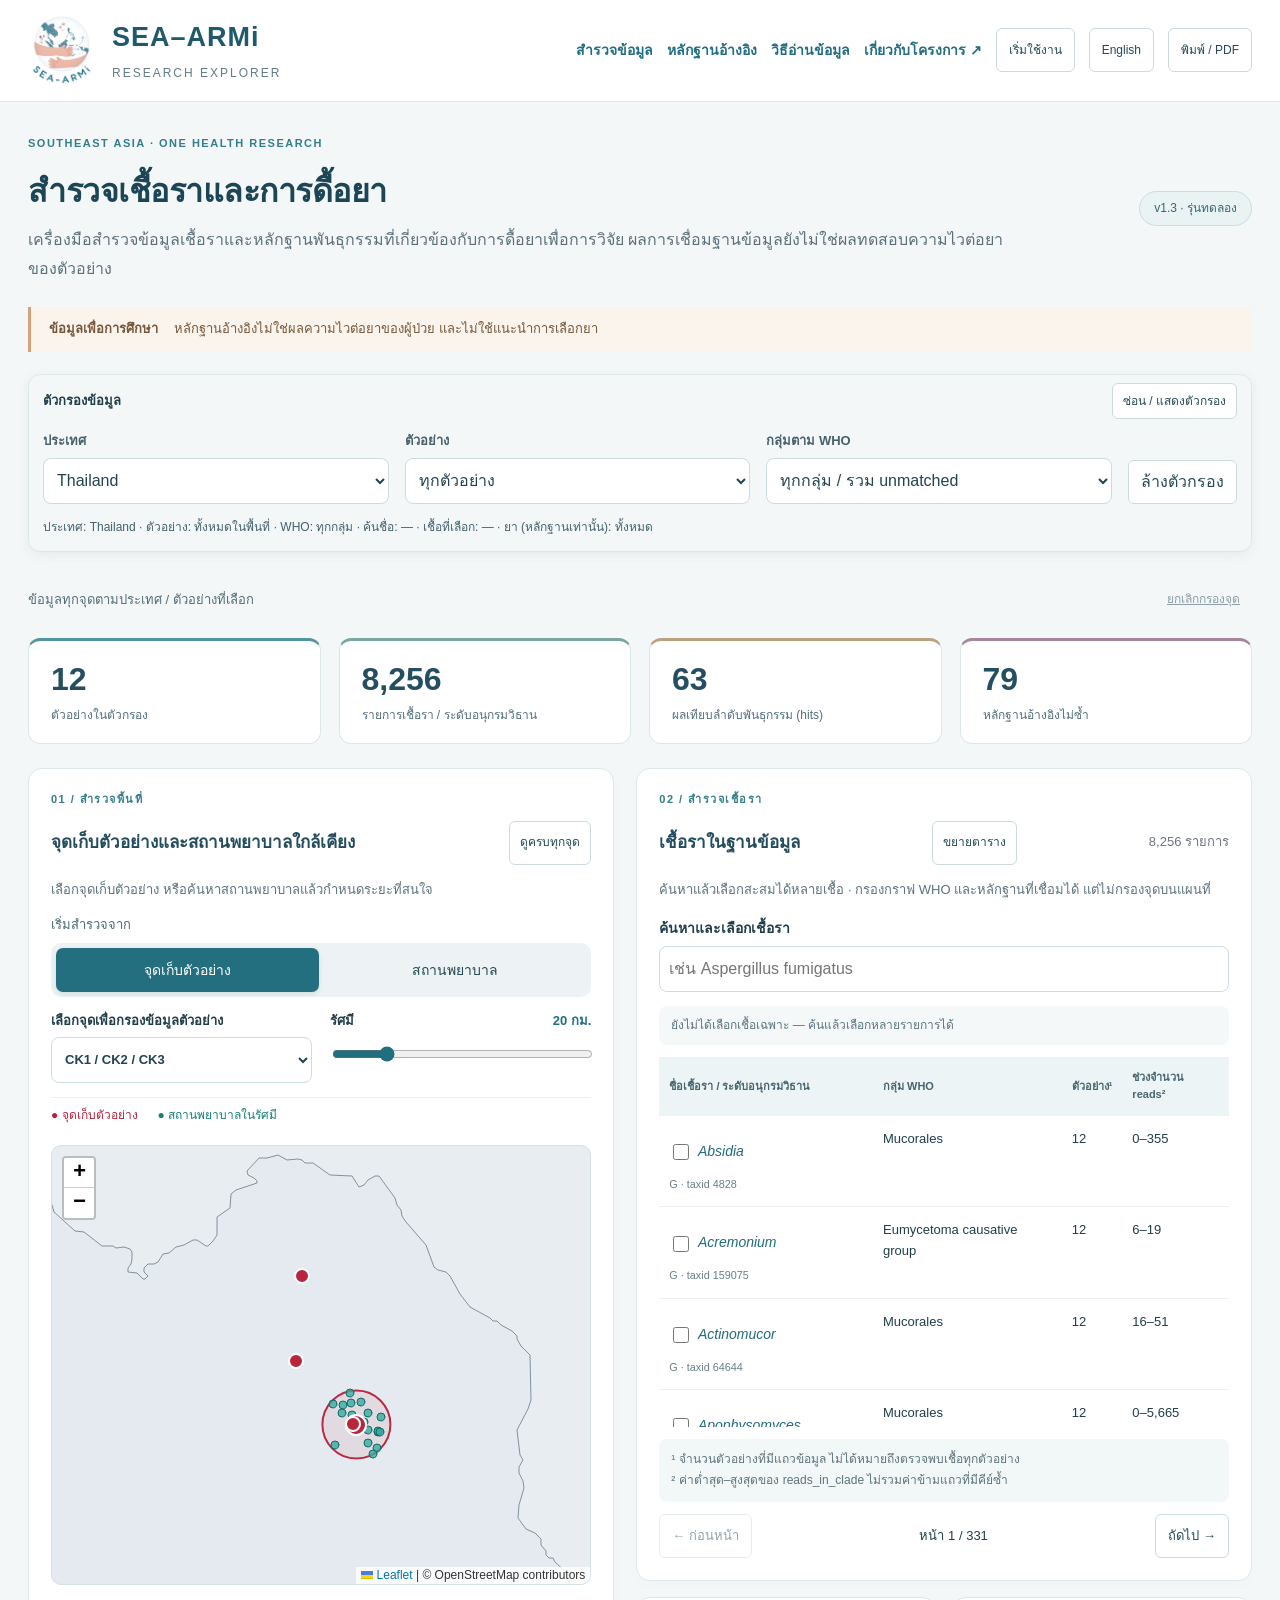
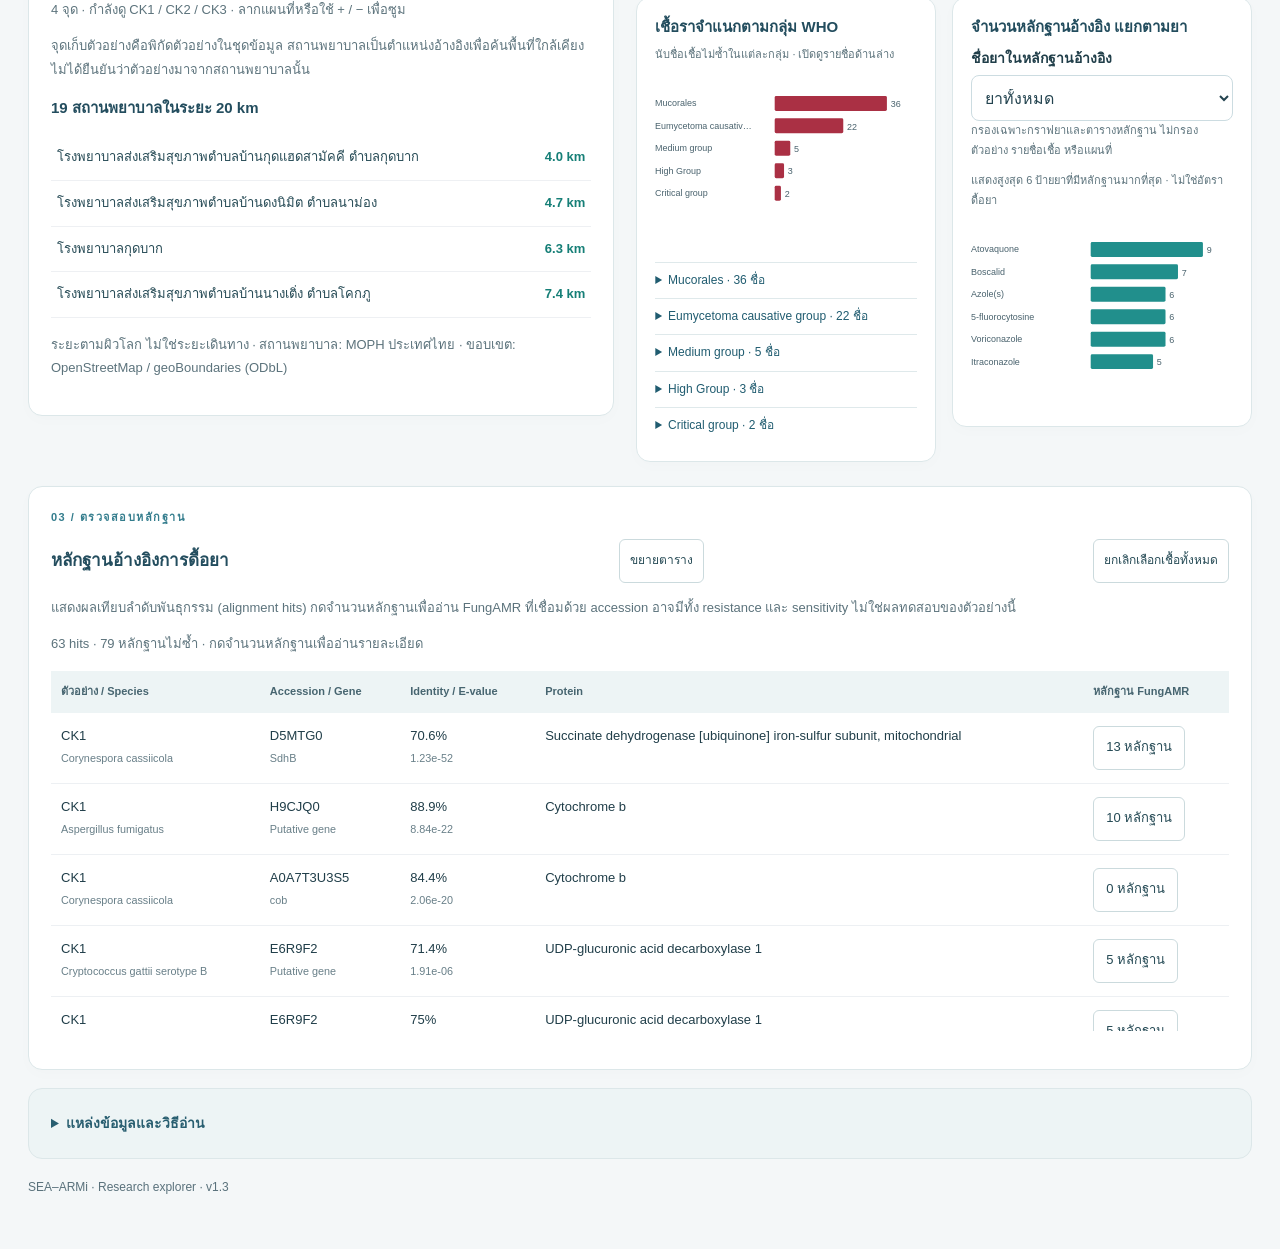
==== version1-3/index.html @ 29979041 "Add files via upload" ====
<!doctype html><html lang="th"><head><meta charset="utf-8"><meta name="viewport" content="width=device-width,initial-scale=1"><title>SEA-ARMi · version_1.3</title><link rel="icon" href="image/logo.png"><link rel="stylesheet" href="vendor/leaflet.css"><link rel="stylesheet" href="style.css?v=feedback-20261104"><script defer src="vendor/d3.min.js"></script><script defer src="vendor/leaflet.js"></script><script defer src="app.js?v=feedback-20261104"></script></head><body><a class="skip-link" href="#explore"><span data-th="ข้ามไปสำรวจข้อมูล" data-en="Skip to explorer">ข้ามไปสำรวจข้อมูล</span></a><header class="masthead"><a class="identity" href="https://sea-armi.github.io/" target="_blank" rel="noopener noreferrer"><img src="image/logo.png" alt="SEA-ARMi" width="68" height="68"><div><strong>SEA–ARMi</strong><span>Research explorer</span></div></a><nav aria-label="Navigation"><a href="#explore"><span data-th="สำรวจข้อมูล" data-en="Explore">สำรวจข้อมูล</span></a><a href="#detailsPanel"><span data-th="หลักฐานอ้างอิง" data-en="Evidence">หลักฐานอ้างอิง</span></a><a href="#readingGuide"><span data-th="วิธีอ่านข้อมูล" data-en="Reading guide">วิธีอ่านข้อมูล</span></a><a href="https://sea-armi.github.io/" target="_blank" rel="noopener noreferrer"><span data-th="เกี่ยวกับโครงการ ↗" data-en="About ↗">เกี่ยวกับโครงการ ↗</span></a><button id="helpButton" type="button" ><span data-th="เริ่มใช้งาน" data-en="Getting started">เริ่มใช้งาน</span></button><button id="languageButton" type="button" ><span data-th="English" data-en="ไทย">English</span></button><button id="printButton" type="button" ><span data-th="พิมพ์ / PDF" data-en="Print / PDF">พิมพ์ / PDF</span></button></nav></header><section class="intro"><div><p class="eyebrow">SOUTHEAST ASIA · ONE HEALTH RESEARCH</p><h1><span data-th="สำรวจเชื้อราและการดื้อยา" data-en="Explore fungi and resistance evidence">สำรวจเชื้อราและการดื้อยา</span></h1><p><span data-th="เครื่องมือสำรวจข้อมูลเชื้อราและหลักฐานพันธุกรรมที่เกี่ยวข้องกับการดื้อยาเพื่อการวิจัย ผลการเชื่อมฐานข้อมูลยังไม่ใช่ผลทดสอบความไวต่อยาของตัวอย่าง" data-en="Explore fungal records and genetic evidence related to resistance for research. Database links are not susceptibility test results for these samples.">เครื่องมือสำรวจข้อมูลเชื้อราและหลักฐานพันธุกรรมที่เกี่ยวข้องกับการดื้อยาเพื่อการวิจัย ผลการเชื่อมฐานข้อมูลยังไม่ใช่ผลทดสอบความไวต่อยาของตัวอย่าง</span></p></div><span class="version-pill">v1.3 · <span data-th="รุ่นทดลอง" data-en="Prototype">รุ่นทดลอง</span></span></section><main id="explore"><section id="printContext" class="print-only"></section><div class="reading-note"><strong><span data-th="ข้อมูลเพื่อการศึกษา" data-en="For research">ข้อมูลเพื่อการศึกษา</span></strong><span><span data-th="หลักฐานอ้างอิงไม่ใช่ผลความไวต่อยาของผู้ป่วย และไม่ใช้แนะนำการเลือกยา" data-en="Reference evidence is not patient susceptibility testing and does not recommend treatment.">หลักฐานอ้างอิงไม่ใช่ผลความไวต่อยาของผู้ป่วย และไม่ใช้แนะนำการเลือกยา</span></span></div><div id="status" role="status"><span data-th="กำลังโหลดข้อมูล…" data-en="Loading data…">กำลังโหลดข้อมูล…</span></div><section class="filter-dock" aria-label="Filters"><div class="filter-heading"><strong><span data-th="ตัวกรองข้อมูล" data-en="Data filters">ตัวกรองข้อมูล</span></strong><button id="filterToggle" type="button" aria-controls="filterFields" aria-expanded="true"><span data-th="ซ่อน / แสดงตัวกรอง" data-en="Hide / show filters">ซ่อน / แสดงตัวกรอง</span></button></div><div id="filterFields" class="filters"><div><label for="country"><span data-th="ประเทศ" data-en="Country">ประเทศ</span></label><select id="country"></select></div><div><label for="sample"><span data-th="ตัวอย่าง" data-en="Sample">ตัวอย่าง</span></label><select id="sample"></select></div><div><label for="risk"><span data-th="กลุ่มตาม WHO" data-en="WHO group">กลุ่มตาม WHO</span></label><select id="risk"></select></div><button id="reset" type="button" ><span data-th="ล้างตัวกรอง" data-en="Reset filters">ล้างตัวกรอง</span></button></div><p id="filterSummary" class="filter-summary" aria-live="polite"></p></section><div class="scope"><span id="siteScope"></span><button id="clearSite" type="button" ><span data-th="ยกเลิกกรองจุด" data-en="Clear site filter">ยกเลิกกรองจุด</span></button></div><section id="metrics" class="metrics"></section><div class="workspace"><section class="panel map-panel" id="mapPanel"><p class="eyebrow">01 / <span data-th="สำรวจพื้นที่" data-en="EXPLORE LOCATIONS">สำรวจพื้นที่</span></p><div class="section-title"><h2><span data-th="จุดเก็บตัวอย่างและสถานพยาบาลใกล้เคียง" data-en="Sampling sites and nearby health facilities">จุดเก็บตัวอย่างและสถานพยาบาลใกล้เคียง</span></h2><button id="fit" type="button" ><span data-th="ดูครบทุกจุด" data-en="Fit locations">ดูครบทุกจุด</span></button></div><p class="hint"><span data-th="เลือกจุดเก็บตัวอย่าง หรือค้นหาสถานพยาบาลแล้วกำหนดระยะที่สนใจ" data-en="Choose a sampling site, or find a facility and set a search radius.">เลือกจุดเก็บตัวอย่าง หรือค้นหาสถานพยาบาลแล้วกำหนดระยะที่สนใจ</span></p><div class="map-mode"><span data-th="เริ่มสำรวจจาก" data-en="Explore from">เริ่มสำรวจจาก</span><div class="mode-toggle" role="group" aria-label="Map mode"><button id="modeSite" type="button" aria-pressed="true"><span data-th="จุดเก็บตัวอย่าง" data-en="Sampling site">จุดเก็บตัวอย่าง</span></button><button id="modeFacility" type="button" aria-pressed="false"><span data-th="สถานพยาบาล" data-en="Health facility">สถานพยาบาล</span></button></div></div><div id="facilityControls" hidden><div id="facilityPicker" class="facility-picker"><label for="facilitySearch"><span data-th="ค้นหาและเลือกสถานพยาบาล" data-en="Search and select a facility">ค้นหาและเลือกสถานพยาบาล</span></label><div class="picker-input"><input id="facilitySearch" type="search" autocomplete="off" aria-controls="facilityDropdown" aria-expanded="false"><button id="facilityDropdownButton" type="button" aria-label="Open facility list" aria-controls="facilityDropdown" aria-expanded="false">▾</button></div><div id="facilityDropdown" class="search-results" hidden><p id="facilitySearchStatus" class="hint" role="status"></p><div id="facilityOptions"></div><button id="moreFacilities" type="button" ><span data-th="แสดงเพิ่ม" data-en="Show more">แสดงเพิ่ม</span></button><button id="closeFacilities" type="button" ><span data-th="ปิดรายการ" data-en="Close list">ปิดรายการ</span></button></div></div><p class="hint"><span data-th="เรียงตามชื่อ · moph_ เป็นรหัสภายใน ยังไม่มี HOSPCODE ที่ยืนยันแล้วใน CSV นี้" data-en="Sorted by name. moph_ IDs are internal; this CSV has no verified HOSPCODE.">เรียงตามชื่อ · moph_ เป็นรหัสภายใน ยังไม่มี HOSPCODE ที่ยืนยันแล้วใน CSV นี้</span></p><p id="facilitySelected" class="hint"></p></div><div class="map-controls"><label id="siteControl"><span data-th="เลือกจุดเพื่อกรองข้อมูลตัวอย่าง" data-en="Select a site to filter samples">เลือกจุดเพื่อกรองข้อมูลตัวอย่าง</span><select id="site"></select></label><label for="radius"><span data-th="รัศมี" data-en="Radius">รัศมี</span> <strong id="radiusText"></strong><input id="radius" type="range" min="1" max="100" value="20"></label></div><div id="legend" class="legend"></div><div id="map"></div><p id="mapMessage" class="hint"></p><p class="hint"><span data-th="จุดเก็บตัวอย่างคือพิกัดตัวอย่างในชุดข้อมูล สถานพยาบาลเป็นตำแหน่งอ้างอิงเพื่อค้นพื้นที่ใกล้เคียง ไม่ได้ยืนยันว่าตัวอย่างมาจากสถานพยาบาลนั้น" data-en="Sampling sites are sample coordinates in this dataset. Facilities are geographic reference points; proximity does not mean samples came from that facility.">จุดเก็บตัวอย่างคือพิกัดตัวอย่างในชุดข้อมูล สถานพยาบาลเป็นตำแหน่งอ้างอิงเพื่อค้นพื้นที่ใกล้เคียง ไม่ได้ยืนยันว่าตัวอย่างมาจากสถานพยาบาลนั้น</span></p><h3 id="nearbyTitle"></h3><div id="nearby" class="nearby"></div><p class="hint"><span data-th="ระยะตามผิวโลก ไม่ใช่ระยะเดินทาง · สถานพยาบาล: MOPH ประเทศไทย · ขอบเขต: OpenStreetMap / geoBoundaries (ODbL)" data-en="Great-circle distance, not travel distance · Facilities: MOPH Thailand · Boundary: OpenStreetMap / geoBoundaries (ODbL)">ระยะตามผิวโลก ไม่ใช่ระยะเดินทาง · สถานพยาบาล: MOPH ประเทศไทย · ขอบเขต: OpenStreetMap / geoBoundaries (ODbL)</span></p></section><section class="left"><article class="panel" id="taxaPanel"><p class="eyebrow">02 / <span data-th="สำรวจเชื้อรา" data-en="EXPLORE TAXA">สำรวจเชื้อรา</span></p><div class="section-title"><h2><span data-th="เชื้อราในฐานข้อมูล" data-en="Taxa in the database">เชื้อราในฐานข้อมูล</span></h2><button type="button" data-expand="taxaPanel" aria-expanded="false"><span data-th="ขยายตาราง" data-en="Expand table">ขยายตาราง</span></button><span id="taxonCount"></span></div><p class="hint"><span data-th="ค้นหาแล้วเลือกสะสมได้หลายเชื้อ · กรองกราฟ WHO และหลักฐานที่เชื่อมได้ แต่ไม่กรองจุดบนแผนที่" data-en="Search and select several taxa. Selections filter the WHO chart and linked evidence, not map locations.">ค้นหาแล้วเลือกสะสมได้หลายเชื้อ · กรองกราฟ WHO และหลักฐานที่เชื่อมได้ แต่ไม่กรองจุดบนแผนที่</span></p><div id="taxonPicker" class="taxon-picker"><label for="search"><span data-th="ค้นหาและเลือกเชื้อรา" data-en="Search and select taxa">ค้นหาและเลือกเชื้อรา</span></label><input id="search" type="search" autocomplete="off" aria-controls="taxonDropdown" aria-expanded="false"><div id="taxonDropdown" class="search-results" hidden><p id="taxonSearchStatus" class="hint" role="status"></p><div id="taxonOptions"></div><button id="moreTaxa" type="button" ><span data-th="แสดงเพิ่ม" data-en="Show more">แสดงเพิ่ม</span></button><button id="closeTaxa" type="button" ><span data-th="ปิดรายการ" data-en="Close list">ปิดรายการ</span></button></div></div><div id="selections" class="selections" aria-live="polite"></div><div class="table-scroll"><table><thead><tr><th scope="col"><span data-th="ชื่อเชื้อรา / ระดับอนุกรมวิธาน" data-en="Taxon / rank">ชื่อเชื้อรา / ระดับอนุกรมวิธาน</span></th><th scope="col"><span data-th="กลุ่ม WHO" data-en="WHO group">กลุ่ม WHO</span></th><th scope="col"><span data-th="ตัวอย่าง¹" data-en="Samples¹">ตัวอย่าง¹</span></th><th scope="col"><span data-th="ช่วงจำนวน reads²" data-en="Clade reads range²">ช่วงจำนวน reads²</span></th></tr></thead><tbody id="taxa"></tbody></table></div><p class="hint table-footnotes"><span data-th="¹ จำนวนตัวอย่างที่มีแถวข้อมูล ไม่ได้หมายถึงตรวจพบเชื้อทุกตัวอย่าง" data-en="¹ Samples with source records; not confirmed detections.">¹ จำนวนตัวอย่างที่มีแถวข้อมูล ไม่ได้หมายถึงตรวจพบเชื้อทุกตัวอย่าง</span><br><span data-th="² ค่าต่ำสุด–สูงสุดของ reads_in_clade ไม่รวมค่าข้ามแถวที่มีคีย์ซ้ำ" data-en="² Minimum–maximum reads_in_clade; repeated keys are not summed.">² ค่าต่ำสุด–สูงสุดของ reads_in_clade ไม่รวมค่าข้ามแถวที่มีคีย์ซ้ำ</span></p><div class="pager"><button id="prev" type="button" ><span data-th="← ก่อนหน้า" data-en="← Previous">← ก่อนหน้า</span></button><span id="page"></span><button id="next" type="button" ><span data-th="ถัดไป →" data-en="Next →">ถัดไป →</span></button></div></article><div class="charts"><article class="panel"><h2><span data-th="เชื้อราจำแนกตามกลุ่ม WHO" data-en="Taxa by WHO group">เชื้อราจำแนกตามกลุ่ม WHO</span></h2><p class="hint"><span data-th="นับชื่อเชื้อไม่ซ้ำในแต่ละกลุ่ม · เปิดดูรายชื่อด้านล่าง" data-en="Distinct taxon names by group. Open a group below to see its taxa.">นับชื่อเชื้อไม่ซ้ำในแต่ละกลุ่ม · เปิดดูรายชื่อด้านล่าง</span></p><div id="riskChart"></div><div id="riskMembers"></div></article><article class="panel"><h2><span data-th="จำนวนหลักฐานอ้างอิง แยกตามยา" data-en="Reference evidence counts by drug">จำนวนหลักฐานอ้างอิง แยกตามยา</span></h2><label for="drug"><span data-th="ชื่อยาในหลักฐานอ้างอิง" data-en="Drug label in reference evidence">ชื่อยาในหลักฐานอ้างอิง</span></label><select id="drug"></select><p class="hint"><span data-th="กรองเฉพาะกราฟยาและตารางหลักฐาน ไม่กรองตัวอย่าง รายชื่อเชื้อ หรือแผนที่" data-en="Filters only the drug chart and evidence tables, not samples, taxa or the map.">กรองเฉพาะกราฟยาและตารางหลักฐาน ไม่กรองตัวอย่าง รายชื่อเชื้อ หรือแผนที่</span></p><p class="hint"><span data-th="แสดงสูงสุด 6 ป้ายยาที่มีหลักฐานมากที่สุด · ไม่ใช่อัตราดื้อยา" data-en="Up to 6 drug labels with the most reference records; not resistance rates.">แสดงสูงสุด 6 ป้ายยาที่มีหลักฐานมากที่สุด · ไม่ใช่อัตราดื้อยา</span></p><div id="drugChart"></div></article></div></section></div><section class="panel details" id="detailsPanel"><p class="eyebrow">03 / <span data-th="ตรวจสอบหลักฐาน" data-en="REVIEW EVIDENCE">ตรวจสอบหลักฐาน</span></p><div class="section-title"><h2 id="detailTitle"></h2><button type="button" data-expand="detailsPanel" aria-expanded="false"><span data-th="ขยายตาราง" data-en="Expand table">ขยายตาราง</span></button><button id="clearTaxon" type="button" ><span data-th="ยกเลิกเลือกเชื้อทั้งหมด" data-en="Clear selected taxa">ยกเลิกเลือกเชื้อทั้งหมด</span></button></div><p class="hint"><span data-th="แสดงผลเทียบลำดับพันธุกรรม (alignment hits) กดจำนวนหลักฐานเพื่ออ่าน FungAMR ที่เชื่อมด้วย accession อาจมีทั้ง resistance และ sensitivity ไม่ใช่ผลทดสอบของตัวอย่างนี้" data-en="Sequence alignment hits. Open an evidence count to inspect FungAMR records linked by accession. Records may include resistance and sensitivity; they are not susceptibility results for these samples.">แสดงผลเทียบลำดับพันธุกรรม (alignment hits) กดจำนวนหลักฐานเพื่ออ่าน FungAMR ที่เชื่อมด้วย accession อาจมีทั้ง resistance และ sensitivity ไม่ใช่ผลทดสอบของตัวอย่างนี้</span></p><p id="detailSummary" class="hint"></p><div class="detail-scroll"><table><thead><tr><th scope="col"><span data-th="ตัวอย่าง / Species" data-en="Sample / Species">ตัวอย่าง / Species</span></th><th scope="col"><span data-th="Accession / Gene" data-en="Accession / Gene">Accession / Gene</span></th><th scope="col"><span data-th="Identity / E-value" data-en="Identity / E-value">Identity / E-value</span></th><th scope="col"><span data-th="Protein" data-en="Protein">Protein</span></th><th scope="col"><span data-th="หลักฐาน FungAMR" data-en="FungAMR evidence">หลักฐาน FungAMR</span></th></tr></thead><tbody id="hits"></tbody></table></div><div id="evidence"></div></section><section class="panel sources" id="readingGuide"><details><summary><span data-th="แหล่งข้อมูลและวิธีอ่าน" data-en="Sources and interpretation">แหล่งข้อมูลและวิธีอ่าน</span></summary><p><span data-th="ข้อมูลตัวอย่าง: 1_5countries-fungi5k.metadata.csv · Alignment: 3_5countries_antifungal_accession_summary.xlsx · ยังไม่มี DOI ของ publication ต้นทางตัวอย่างที่ยืนยันแล้ว" data-en="Samples: 1_5countries-fungi5k.metadata.csv · Alignment: 3_5countries_antifungal_accession_summary.xlsx · A confirmed DOI for the sample source publication has not been supplied.">ข้อมูลตัวอย่าง: 1_5countries-fungi5k.metadata.csv · Alignment: 3_5countries_antifungal_accession_summary.xlsx · ยังไม่มี DOI ของ publication ต้นทางตัวอย่างที่ยืนยันแล้ว</span></p><p><span data-th="WHO group: 2_WHO_FPPL_List.xlsx ใช้ mapping เดิม ยังไม่ปรับการจัดกลุ่ม" data-en="WHO group: 2_WHO_FPPL_List.xlsx. Original mapping is retained.">WHO group: 2_WHO_FPPL_List.xlsx ใช้ mapping เดิม ยังไม่ปรับการจัดกลุ่ม</span></p><p><span data-th="หลักฐาน: 4_FungAMR_database_070425.xlsx · สถานพยาบาล: moph_hospital_latlong.csv ที่เตรียมไว้" data-en="Evidence: 4_FungAMR_database_070425.xlsx · Facilities: prepared moph_hospital_latlong.csv.">หลักฐาน: 4_FungAMR_database_070425.xlsx · สถานพยาบาล: moph_hospital_latlong.csv ที่เตรียมไว้</span></p><p><span data-th="โหมดจุดเก็บตัวอย่าง: เลือกจุดแล้วกรองตัวอย่าง รัศมีใช้หาสถานพยาบาล โหมดสถานพยาบาล: รัศมีใช้หาจุดและตัวอย่างใกล้เคียง ชื่อเชื้อและตัวกรองยาไม่เปลี่ยนตำแหน่งบนแผนที่" data-en="Site mode: selecting a site filters samples; radius finds nearby facilities. Facility mode: radius finds nearby sites and samples. Taxon and drug filters do not change map locations.">โหมดจุดเก็บตัวอย่าง: เลือกจุดแล้วกรองตัวอย่าง รัศมีใช้หาสถานพยาบาล โหมดสถานพยาบาล: รัศมีใช้หาจุดและตัวอย่างใกล้เคียง ชื่อเชื้อและตัวกรองยาไม่เปลี่ยนตำแหน่งบนแผนที่</span></p><p><span data-th="หลายเชื้อรวมชุด hits และนับหลักฐานเดิมครั้งเดียว ชื่อยาและชื่อสถานพยาบาลคงตามต้นฉบับ ตัวอย่างไม่มีพิกัดยังดูได้ในตาราง" data-en="Multiple taxa combine hits and count each evidence record once. Drug labels and facility names are retained verbatim. Samples without coordinates remain in tables.">หลายเชื้อรวมชุด hits และนับหลักฐานเดิมครั้งเดียว ชื่อยาและชื่อสถานพยาบาลคงตามต้นฉบับ ตัวอย่างไม่มีพิกัดยังดูได้ในตาราง</span></p><p><span data-th="คำแปลภาษาอังกฤษเป็นฉบับร่าง ศัพท์วิชาการรอทีมตรวจ" data-en="English translations are a draft pending terminology review.">คำแปลภาษาอังกฤษเป็นฉบับร่าง ศัพท์วิชาการรอทีมตรวจ</span></p><a href="https://www.who.int/publications/i/item/9789240060241" target="_blank" rel="noopener noreferrer">WHO FPPL 2022 ↗</a> · <a href="https://www.geoboundaries.org/api/current/gbOpen/THA/ADM0/" target="_blank" rel="noopener noreferrer">geoBoundaries / OpenStreetMap ↗</a></details></section><footer>SEA–ARMi · Research explorer · v1.3</footer></main><dialog id="helpDialog" aria-labelledby="helpTitle"><div class="section-title"><h2 id="helpTitle"><span data-th="เริ่มใช้งาน SEA–ARMi" data-en="Getting started with SEA–ARMi">เริ่มใช้งาน SEA–ARMi</span></h2><button id="closeHelp" type="button" ><span data-th="ปิด" data-en="Close">ปิด</span></button></div><h3><span data-th="1. เลือกพื้นที่" data-en="1. Choose a location">1. เลือกพื้นที่</span></h3><p><span data-th="เลือกประเทศและตัวอย่าง หรือสลับเป็นสถานพยาบาล ค้นชื่อ เลือกรายการ แล้วปรับรัศมี" data-en="Choose a country and sample, or switch to facility mode, search, select a facility and set the radius.">เลือกประเทศและตัวอย่าง หรือสลับเป็นสถานพยาบาล ค้นชื่อ เลือกรายการ แล้วปรับรัศมี</span></p><h3><span data-th="2. เลือกเชื้อรา" data-en="2. Select taxa">2. เลือกเชื้อรา</span></h3><p><span data-th="ค้นชื่อแล้วเลือกสะสมหลายรายการ ป้ายที่เลือกคงอยู่เมื่อค้นชื่อใหม่ กด × เพื่อนำออก" data-en="Search and select several taxa. Selections persist while searching for another name; use × to remove one.">ค้นชื่อแล้วเลือกสะสมหลายรายการ ป้ายที่เลือกคงอยู่เมื่อค้นชื่อใหม่ กด × เพื่อนำออก</span></p><h3><span data-th="3. อ่านกราฟและหลักฐาน" data-en="3. Review evidence">3. อ่านกราฟและหลักฐาน</span></h3><p><span data-th="เปิดชื่อกลุ่มใต้กราฟ WHO เพื่อดูรายชื่อเชื้อ ตัวกรองยากรองเฉพาะหลักฐาน กดจำนวนหลักฐานเพื่ออ่านรายละเอียดและ PMID" data-en="Open a WHO group below its chart to see taxon names. The drug filter only filters evidence. Open an evidence count for details and PMID links.">เปิดชื่อกลุ่มใต้กราฟ WHO เพื่อดูรายชื่อเชื้อ ตัวกรองยากรองเฉพาะหลักฐาน กดจำนวนหลักฐานเพื่ออ่านรายละเอียดและ PMID</span></p><h3><span data-th="4. ขอบเขตการใช้งาน" data-en="4. Interpretation limits">4. ขอบเขตการใช้งาน</span></h3><p><span data-th="ข้อมูลช่วยสำรวจระเบียนและเอกสารอ้างอิง ไม่ยืนยันการตรวจพบเชื้อ อัตราดื้อยา หรือผลความไวต่อยาของผู้ป่วย และไม่แนะนำการรักษา" data-en="Explore records and references, not confirmed detections, resistance rates or patient susceptibility. This tool does not recommend treatment.">ข้อมูลช่วยสำรวจระเบียนและเอกสารอ้างอิง ไม่ยืนยันการตรวจพบเชื้อ อัตราดื้อยา หรือผลความไวต่อยาของผู้ป่วย และไม่แนะนำการรักษา</span></p><h3><span data-th="5. พิมพ์รายงาน" data-en="5. Print a report">5. พิมพ์รายงาน</span></h3><p><span data-th="กดพิมพ์ / PDF แล้วเลือก Save as PDF รายงานแสดงตัวกรอง ตารางเชื้อหน้าปัจจุบัน และ alignment ที่ตรงตัวกรองทั้งหมด ไม่รวมแผนที่ออนไลน์" data-en="Choose Print / PDF, then Save as PDF. The report includes filters, the current taxon page and all matching alignment rows. Online maps are excluded.">กดพิมพ์ / PDF แล้วเลือก Save as PDF รายงานแสดงตัวกรอง ตารางเชื้อหน้าปัจจุบัน และ alignment ที่ตรงตัวกรองทั้งหมด ไม่รวมแผนที่ออนไลน์</span></p></dialog></body></html>
---- version1-3/vendor/leaflet.css ----
/* required styles */

.leaflet-pane,
.leaflet-tile,
.leaflet-marker-icon,
.leaflet-marker-shadow,
.leaflet-tile-container,
.leaflet-pane > svg,
.leaflet-pane > canvas,
.leaflet-zoom-box,
.leaflet-image-layer,
.leaflet-layer {
	position: absolute;
	left: 0;
	top: 0;
	}
.leaflet-container {
	overflow: hidden;
	}
.leaflet-tile,
.leaflet-marker-icon,
.leaflet-marker-shadow {
	-webkit-user-select: none;
	   -moz-user-select: none;
	        user-select: none;
	  -webkit-user-drag: none;
	}
/* Prevents IE11 from highlighting tiles in blue */
.leaflet-tile::selection {
	background: transparent;
}
/* Safari renders non-retina tile on retina better with this, but Chrome is worse */
.leaflet-safari .leaflet-tile {
	image-rendering: -webkit-optimize-contrast;
	}
/* hack that prevents hw layers "stretching" when loading new tiles */
.leaflet-safari .leaflet-tile-container {
	width: 1600px;
	height: 1600px;
	-webkit-transform-origin: 0 0;
	}
.leaflet-marker-icon,
.leaflet-marker-shadow {
	display: block;
	}
/* .leaflet-container svg: reset svg max-width decleration shipped in Joomla! (joomla.org) 3.x */
/* .leaflet-container img: map is broken in FF if you have max-width: 100% on tiles */
.leaflet-container .leaflet-overlay-pane svg {
	max-width: none !important;
	max-height: none !important;
	}
.leaflet-container .leaflet-marker-pane img,
.leaflet-container .leaflet-shadow-pane img,
.leaflet-container .leaflet-tile-pane img,
.leaflet-container img.leaflet-image-layer,
.leaflet-container .leaflet-tile {
	max-width: none !important;
	max-height: none !important;
	width: auto;
	padding: 0;
	}

.leaflet-container img.leaflet-tile {
	/* See: https://bugs.chromium.org/p/chromium/issues/detail?id=600120 */
	mix-blend-mode: plus-lighter;
}

.leaflet-container.leaflet-touch-zoom {
	-ms-touch-action: pan-x pan-y;
	touch-action: pan-x pan-y;
	}
.leaflet-container.leaflet-touch-drag {
	-ms-touch-action: pinch-zoom;
	/* Fallback for FF which doesn't support pinch-zoom */
	touch-action: none;
	touch-action: pinch-zoom;
}
.leaflet-container.leaflet-touch-drag.leaflet-touch-zoom {
	-ms-touch-action: none;
	touch-action: none;
}
.leaflet-container {
	-webkit-tap-highlight-color: transparent;
}
.leaflet-container a {
	-webkit-tap-highlight-color: rgba(51, 181, 229, 0.4);
}
.leaflet-tile {
	filter: inherit;
	visibility: hidden;
	}
.leaflet-tile-loaded {
	visibility: inherit;
	}
.leaflet-zoom-box {
	width: 0;
	height: 0;
	-moz-box-sizing: border-box;
	     box-sizing: border-box;
	z-index: 800;
	}
/* workaround for https://bugzilla.mozilla.org/show_bug.cgi?id=888319 */
.leaflet-overlay-pane svg {
	-moz-user-select: none;
	}

.leaflet-pane         { z-index: 400; }

.leaflet-tile-pane    { z-index: 200; }
.leaflet-overlay-pane { z-index: 400; }
.leaflet-shadow-pane  { z-index: 500; }
.leaflet-marker-pane  { z-index: 600; }
.leaflet-tooltip-pane   { z-index: 650; }
.leaflet-popup-pane   { z-index: 700; }

.leaflet-map-pane canvas { z-index: 100; }
.leaflet-map-pane svg    { z-index: 200; }

.leaflet-vml-shape {
	width: 1px;
	height: 1px;
	}
.lvml {
	behavior: url(#default#VML);
	display: inline-block;
	position: absolute;
	}


/* control positioning */

.leaflet-control {
	position: relative;
	z-index: 800;
	pointer-events: visiblePainted; /* IE 9-10 doesn't have auto */
	pointer-events: auto;
	}
.leaflet-top,
.leaflet-bottom {
	position: absolute;
	z-index: 1000;
	pointer-events: none;
	}
.leaflet-top {
	top: 0;
	}
.leaflet-right {
	right: 0;
	}
.leaflet-bottom {
	bottom: 0;
	}
.leaflet-left {
	left: 0;
	}
.leaflet-control {
	float: left;
	clear: both;
	}
.leaflet-right .leaflet-control {
	float: right;
	}
.leaflet-top .leaflet-control {
	margin-top: 10px;
	}
.leaflet-bottom .leaflet-control {
	margin-bottom: 10px;
	}
.leaflet-left .leaflet-control {
	margin-left: 10px;
	}
.leaflet-right .leaflet-control {
	margin-right: 10px;
	}


/* zoom and fade animations */

.leaflet-fade-anim .leaflet-popup {
	opacity: 0;
	-webkit-transition: opacity 0.2s linear;
	   -moz-transition: opacity 0.2s linear;
	        transition: opacity 0.2s linear;
	}
.leaflet-fade-anim .leaflet-map-pane .leaflet-popup {
	opacity: 1;
	}
.leaflet-zoom-animated {
	-webkit-transform-origin: 0 0;
	    -ms-transform-origin: 0 0;
	        transform-origin: 0 0;
	}
svg.leaflet-zoom-animated {
	will-change: transform;
}

.leaflet-zoom-anim .leaflet-zoom-animated {
	-webkit-transition: -webkit-transform 0.25s cubic-bezier(0,0,0.25,1);
	   -moz-transition:    -moz-transform 0.25s cubic-bezier(0,0,0.25,1);
	        transition:         transform 0.25s cubic-bezier(0,0,0.25,1);
	}
.leaflet-zoom-anim .leaflet-tile,
.leaflet-pan-anim .leaflet-tile {
	-webkit-transition: none;
	   -moz-transition: none;
	        transition: none;
	}

.leaflet-zoom-anim .leaflet-zoom-hide {
	visibility: hidden;
	}


/* cursors */

.leaflet-interactive {
	cursor: pointer;
	}
.leaflet-grab {
	cursor: -webkit-grab;
	cursor:    -moz-grab;
	cursor:         grab;
	}
.leaflet-crosshair,
.leaflet-crosshair .leaflet-interactive {
	cursor: crosshair;
	}
.leaflet-popup-pane,
.leaflet-control {
	cursor: auto;
	}
.leaflet-dragging .leaflet-grab,
.leaflet-dragging .leaflet-grab .leaflet-interactive,
.leaflet-dragging .leaflet-marker-draggable {
	cursor: move;
	cursor: -webkit-grabbing;
	cursor:    -moz-grabbing;
	cursor:         grabbing;
	}

/* marker & overlays interactivity */
.leaflet-marker-icon,
.leaflet-marker-shadow,
.leaflet-image-layer,
.leaflet-pane > svg path,
.leaflet-tile-container {
	pointer-events: none;
	}

.leaflet-marker-icon.leaflet-interactive,
.leaflet-image-layer.leaflet-interactive,
.leaflet-pane > svg path.leaflet-interactive,
svg.leaflet-image-layer.leaflet-interactive path {
	pointer-events: visiblePainted; /* IE 9-10 doesn't have auto */
	pointer-events: auto;
	}

/* visual tweaks */

.leaflet-container {
	background: #ddd;
	outline-offset: 1px;
	}
.leaflet-container a {
	color: #0078A8;
	}
.leaflet-zoom-box {
	border: 2px dotted #38f;
	background: rgba(255,255,255,0.5);
	}


/* general typography */
.leaflet-container {
	font-family: "Helvetica Neue", Arial, Helvetica, sans-serif;
	font-size: 12px;
	font-size: 0.75rem;
	line-height: 1.5;
	}


/* general toolbar styles */

.leaflet-bar {
	box-shadow: 0 1px 5px rgba(0,0,0,0.65);
	border-radius: 4px;
	}
.leaflet-bar a {
	background-color: #fff;
	border-bottom: 1px solid #ccc;
	width: 26px;
	height: 26px;
	line-height: 26px;
	display: block;
	text-align: center;
	text-decoration: none;
	color: black;
	}
.leaflet-bar a,
.leaflet-control-layers-toggle {
	background-position: 50% 50%;
	background-repeat: no-repeat;
	display: block;
	}
.leaflet-bar a:hover,
.leaflet-bar a:focus {
	background-color: #f4f4f4;
	}
.leaflet-bar a:first-child {
	border-top-left-radius: 4px;
	border-top-right-radius: 4px;
	}
.leaflet-bar a:last-child {
	border-bottom-left-radius: 4px;
	border-bottom-right-radius: 4px;
	border-bottom: none;
	}
.leaflet-bar a.leaflet-disabled {
	cursor: default;
	background-color: #f4f4f4;
	color: #bbb;
	}

.leaflet-touch .leaflet-bar a {
	width: 30px;
	height: 30px;
	line-height: 30px;
	}
.leaflet-touch .leaflet-bar a:first-child {
	border-top-left-radius: 2px;
	border-top-right-radius: 2px;
	}
.leaflet-touch .leaflet-bar a:last-child {
	border-bottom-left-radius: 2px;
	border-bottom-right-radius: 2px;
	}

/* zoom control */

.leaflet-control-zoom-in,
.leaflet-control-zoom-out {
	font: bold 18px 'Lucida Console', Monaco, monospace;
	text-indent: 1px;
	}

.leaflet-touch .leaflet-control-zoom-in, .leaflet-touch .leaflet-control-zoom-out  {
	font-size: 22px;
	}


/* layers control */

.leaflet-control-layers {
	box-shadow: 0 1px 5px rgba(0,0,0,0.4);
	background: #fff;
	border-radius: 5px;
	}
.leaflet-control-layers-toggle {
	background-image: url(images/layers.png);
	width: 36px;
	height: 36px;
	}
.leaflet-retina .leaflet-control-layers-toggle {
	background-image: url(images/layers-2x.png);
	background-size: 26px 26px;
	}
.leaflet-touch .leaflet-control-layers-toggle {
	width: 44px;
	height: 44px;
	}
.leaflet-control-layers .leaflet-control-layers-list,
.leaflet-control-layers-expanded .leaflet-control-layers-toggle {
	display: none;
	}
.leaflet-control-layers-expanded .leaflet-control-layers-list {
	display: block;
	position: relative;
	}
.leaflet-control-layers-expanded {
	padding: 6px 10px 6px 6px;
	color: #333;
	background: #fff;
	}
.leaflet-control-layers-scrollbar {
	overflow-y: scroll;
	overflow-x: hidden;
	padding-right: 5px;
	}
.leaflet-control-layers-selector {
	margin-top: 2px;
	position: relative;
	top: 1px;
	}
.leaflet-control-layers label {
	display: block;
	font-size: 13px;
	font-size: 1.08333em;
	}
.leaflet-control-layers-separator {
	height: 0;
	border-top: 1px solid #ddd;
	margin: 5px -10px 5px -6px;
	}

/* Default icon URLs */
.leaflet-default-icon-path { /* used only in path-guessing heuristic, see L.Icon.Default */
	background-image: url(images/marker-icon.png);
	}


/* attribution and scale controls */

.leaflet-container .leaflet-control-attribution {
	background: #fff;
	background: rgba(255, 255, 255, 0.8);
	margin: 0;
	}
.leaflet-control-attribution,
.leaflet-control-scale-line {
	padding: 0 5px;
	color: #333;
	line-height: 1.4;
	}
.leaflet-control-attribution a {
	text-decoration: none;
	}
.leaflet-control-attribution a:hover,
.leaflet-control-attribution a:focus {
	text-decoration: underline;
	}
.leaflet-attribution-flag {
	display: inline !important;
	vertical-align: baseline !important;
	width: 1em;
	height: 0.6669em;
	}
.leaflet-left .leaflet-control-scale {
	margin-left: 5px;
	}
.leaflet-bottom .leaflet-control-scale {
	margin-bottom: 5px;
	}
.leaflet-control-scale-line {
	border: 2px solid #777;
	border-top: none;
	line-height: 1.1;
	padding: 2px 5px 1px;
	white-space: nowrap;
	-moz-box-sizing: border-box;
	     box-sizing: border-box;
	background: rgba(255, 255, 255, 0.8);
	text-shadow: 1px 1px #fff;
	}
.leaflet-control-scale-line:not(:first-child) {
	border-top: 2px solid #777;
	border-bottom: none;
	margin-top: -2px;
	}
.leaflet-control-scale-line:not(:first-child):not(:last-child) {
	border-bottom: 2px solid #777;
	}

.leaflet-touch .leaflet-control-attribution,
.leaflet-touch .leaflet-control-layers,
.leaflet-touch .leaflet-bar {
	box-shadow: none;
	}
.leaflet-touch .leaflet-control-layers,
.leaflet-touch .leaflet-bar {
	border: 2px solid rgba(0,0,0,0.2);
	background-clip: padding-box;
	}


/* popup */

.leaflet-popup {
	position: absolute;
	text-align: center;
	margin-bottom: 20px;
	}
.leaflet-popup-content-wrapper {
	padding: 1px;
	text-align: left;
	border-radius: 12px;
	}
.leaflet-popup-content {
	margin: 13px 24px 13px 20px;
	line-height: 1.3;
	font-size: 13px;
	font-size: 1.08333em;
	min-height: 1px;
	}
.leaflet-popup-content p {
	margin: 17px 0;
	margin: 1.3em 0;
	}
.leaflet-popup-tip-container {
	width: 40px;
	height: 20px;
	position: absolute;
	left: 50%;
	margin-top: -1px;
	margin-left: -20px;
	overflow: hidden;
	pointer-events: none;
	}
.leaflet-popup-tip {
	width: 17px;
	height: 17px;
	padding: 1px;

	margin: -10px auto 0;
	pointer-events: auto;

	-webkit-transform: rotate(45deg);
	   -moz-transform: rotate(45deg);
	    -ms-transform: rotate(45deg);
	        transform: rotate(45deg);
	}
.leaflet-popup-content-wrapper,
.leaflet-popup-tip {
	background: white;
	color: #333;
	box-shadow: 0 3px 14px rgba(0,0,0,0.4);
	}
.leaflet-container a.leaflet-popup-close-button {
	position: absolute;
	top: 0;
	right: 0;
	border: none;
	text-align: center;
	width: 24px;
	height: 24px;
	font: 16px/24px Tahoma, Verdana, sans-serif;
	color: #757575;
	text-decoration: none;
	background: transparent;
	}
.leaflet-container a.leaflet-popup-close-button:hover,
.leaflet-container a.leaflet-popup-close-button:focus {
	color: #585858;
	}
.leaflet-popup-scrolled {
	overflow: auto;
	}

.leaflet-oldie .leaflet-popup-content-wrapper {
	-ms-zoom: 1;
	}
.leaflet-oldie .leaflet-popup-tip {
	width: 24px;
	margin: 0 auto;

	-ms-filter: "progid:DXImageTransform.Microsoft.Matrix(M11=0.70710678, M12=0.70710678, M21=-0.70710678, M22=0.70710678)";
	filter: progid:DXImageTransform.Microsoft.Matrix(M11=0.70710678, M12=0.70710678, M21=-0.70710678, M22=0.70710678);
	}

.leaflet-oldie .leaflet-control-zoom,
.leaflet-oldie .leaflet-control-layers,
.leaflet-oldie .leaflet-popup-content-wrapper,
.leaflet-oldie .leaflet-popup-tip {
	border: 1px solid #999;
	}


/* div icon */

.leaflet-div-icon {
	background: #fff;
	border: 1px solid #666;
	}


/* Tooltip */
/* Base styles for the element that has a tooltip */
.leaflet-tooltip {
	position: absolute;
	padding: 6px;
	background-color: #fff;
	border: 1px solid #fff;
	border-radius: 3px;
	color: #222;
	white-space: nowrap;
	-webkit-user-select: none;
	-moz-user-select: none;
	-ms-user-select: none;
	user-select: none;
	pointer-events: none;
	box-shadow: 0 1px 3px rgba(0,0,0,0.4);
	}
.leaflet-tooltip.leaflet-interactive {
	cursor: pointer;
	pointer-events: auto;
	}
.leaflet-tooltip-top:before,
.leaflet-tooltip-bottom:before,
.leaflet-tooltip-left:before,
.leaflet-tooltip-right:before {
	position: absolute;
	pointer-events: none;
	border: 6px solid transparent;
	background: transparent;
	content: "";
	}

/* Directions */

.leaflet-tooltip-bottom {
	margin-top: 6px;
}
.leaflet-tooltip-top {
	margin-top: -6px;
}
.leaflet-tooltip-bottom:before,
.leaflet-tooltip-top:before {
	left: 50%;
	margin-left: -6px;
	}
.leaflet-tooltip-top:before {
	bottom: 0;
	margin-bottom: -12px;
	border-top-color: #fff;
	}
.leaflet-tooltip-bottom:before {
	top: 0;
	margin-top: -12px;
	margin-left: -6px;
	border-bottom-color: #fff;
	}
.leaflet-tooltip-left {
	margin-left: -6px;
}
.leaflet-tooltip-right {
	margin-left: 6px;
}
.leaflet-tooltip-left:before,
.leaflet-tooltip-right:before {
	top: 50%;
	margin-top: -6px;
	}
.leaflet-tooltip-left:before {
	right: 0;
	margin-right: -12px;
	border-left-color: #fff;
	}
.leaflet-tooltip-right:before {
	left: 0;
	margin-left: -12px;
	border-right-color: #fff;
	}

/* Printing */

@media print {
	/* Prevent printers from removing background-images of controls. */
	.leaflet-control {
		-webkit-print-color-adjust: exact;
		print-color-adjust: exact;
		}
	}
---- version1-3/style.css ----
:root{font-family:Segoe UI,Tahoma,sans-serif;color:#25313d;background:#f2f4f7;font-size:16px;--red:#8f1725;--teal:#168b88}*{box-sizing:border-box}body{margin:0}header{background:#781520;color:white;padding:22px 32px 20px;border-bottom:5px solid #ba6570}.brand{font-size:24px;font-weight:800;letter-spacing:1px}.brand span{font-size:12px;font-weight:500;margin-left:15px;letter-spacing:2px}.badge{float:right;margin-top:-28px;font-size:12px;border:1px solid #ce929a;padding:6px 10px;border-radius:5px}h1{font-size:24px;margin:14px 0 5px}header p{margin:0;color:#efcbd0;font-size:14px}main{padding:20px 26px;max-width:1900px;margin:auto}h2{font-size:17px;margin:0 0 12px}h3{font-size:15px}button,select,input{font:inherit}button{cursor:pointer;background:white;border:1px solid #ccd3db;border-radius:6px;padding:8px 12px;color:#4d3640}button:hover{background:#f8e9ec}button:disabled{opacity:.4;cursor:default}button:focus-visible,input:focus-visible,select:focus-visible{outline:3px solid #199eac;outline-offset:2px}select,input[type=search]{width:100%;padding:9px;border:1px solid #c9d1da;border-radius:6px;background:#fff;margin-top:5px}label{font-size:14px;font-weight:600}.filters{display:flex;gap:14px;align-items:end;padding:16px;background:white;border:1px solid #dce1e7;border-radius:9px}.filters label{flex:1}.filters .search{flex:1.5}.metrics{display:grid;grid-template-columns:repeat(4,1fr);gap:14px;margin:16px 0}.metric{padding:15px 18px;background:white;border:1px solid #dce1e7;border-radius:8px;border-left:4px solid var(--red)}.metric strong{display:block;font-size:29px}.metric span{font-size:14px;color:#65717c}.workspace{display:grid;grid-template-columns:1.2fr 1fr;gap:18px}.panel{background:white;border:1px solid #dce1e7;border-radius:9px;padding:18px;min-width:0}.section-title{display:flex;align-items:center;justify-content:space-between;gap:10px}.section-title h2{margin:0}.section-title>span{font-size:13px;color:#6b7480}.hint{font-size:13px;line-height:1.65;color:#68717c}.table-scroll{height:340px;overflow:auto;margin-top:12px}table{border-collapse:collapse;width:100%;font-size:14px;text-align:left}th{background:#f1f3f6;color:#5c6270;font-size:12px;padding:10px;position:sticky;top:0;z-index:1}td{padding:11px 10px;border-bottom:1px solid #edf0f3;vertical-align:top}td small{display:block;color:#7a8591;margin-top:3px}.taxon-button{border:0;padding:0;background:none;text-align:left;font-style:italic;color:#7d1e2a}.selected{background:#fff0f2}.pager{display:flex;justify-content:space-between;align-items:center;margin-top:12px;font-size:13px}.charts{display:grid;grid-template-columns:1fr 1fr;gap:14px;margin-top:16px}.charts svg{width:100%;height:200px}.charts text{font-size:12px}.map-controls{display:flex;gap:18px;margin:14px 0}.map-controls label{flex:1}.map-controls input{width:100%;accent-color:var(--red);margin-top:14px}.legend{font-size:12px;display:flex;gap:18px;margin:12px 0}.red{color:#b5223c}.teal{color:var(--teal)}#map{height:420px;background:#e7edf1;border-radius:7px;z-index:0}.nearby{max-height:155px;overflow:auto}.nearby button{display:flex;justify-content:space-between;width:100%;border:0;border-bottom:1px solid #eef0f3;border-radius:0;text-align:left;font-size:13px;gap:12px}.nearby strong{white-space:nowrap;color:var(--teal)}.details{margin-top:18px}.detail-scroll{max-height:280px;overflow:auto}#evidence{margin-top:16px;overflow:auto;max-height:360px}footer{font-size:12px;color:#707986;line-height:1.8;padding:18px 0}#status{font-size:14px;padding-bottom:10px}#status:empty{display:none}.empty{padding:22px;color:#7c8490;font-size:14px}.leaflet-popup-content{font-family:Segoe UI,Tahoma,sans-serif} @media(max-width:1100px){.workspace{grid-template-columns:1fr}.map-panel{grid-row:1}.filters{flex-wrap:wrap}.filters label{min-width:160px}}@media(max-width:600px){main{padding:12px}header{padding:18px}.brand span,.badge{display:none}.metrics{grid-template-columns:1fr 1fr}.charts{grid-template-columns:1fr}.map-controls{flex-direction:column}h1{font-size:20px}.section-title{flex-wrap:wrap}}

/* v1.1 additions; v1.0 stylesheet remains intact in its snapshot. */
.scope{display:flex;gap:14px;align-items:center;flex-wrap:wrap;padding:12px 0;font-size:14px}.scope span{flex:1}.scope a,a{color:#8f1725}.selections{display:flex;gap:6px;flex-wrap:wrap;margin:10px 0;color:#65717c;font-size:13px}.selections button{background:#fff0f2;border-color:#e6b7c0;font-size:13px}.selections small{color:#65717c}input[type=checkbox]{accent-color:#8f1725;margin-right:5px}.has-expanded{overflow:hidden}.panel.expanded{position:fixed;inset:18px;z-index:5000;margin:0;overflow:auto;box-shadow:0 0 0 100vmax #17212be0;border:2px solid #ac5664}.expanded .table-scroll{height:auto;max-height:65vh}.expanded .detail-scroll{max-height:45vh}.expanded #evidence{max-height:none}.sources{margin-top:18px;font-size:14px;line-height:1.8}.sources summary{cursor:pointer;font-weight:600}.expanded th{z-index:2}@media(max-width:600px){.panel.expanded{inset:5px;padding:12px}.expanded .table-scroll{max-height:65vh}}

.map-mode{margin-top:14px}.facility-results{max-height:190px;overflow:auto}.facility-results button{display:block;width:100%;text-align:left;margin-bottom:4px}.facility-results small{display:block;color:#68717c}#facilitySearch{width:100%;padding:10px;margin-top:6px;border:1px solid #ccd3db;border-radius:6px}#facilityControls{margin-top:12px}[hidden]{display:none!important}

.mode-toggle{display:flex;gap:4px;background:#edf0f3;padding:4px;border-radius:8px;margin-top:7px}.mode-toggle button{flex:1;border:0;background:transparent;min-height:44px}.mode-toggle button[aria-pressed=true]{background:#8f1725;color:white;box-shadow:0 2px 4px #0002}.facility-picker{position:relative}.picker-input{display:flex;align-items:stretch;margin-top:6px}.picker-input #facilitySearch{margin:0;border-radius:6px 0 0 6px;min-width:0}.picker-input button{border-radius:0 6px 6px 0;min-width:44px}.picker-popup{position:absolute;top:100%;left:0;right:0;z-index:1100;background:white;border:1px solid #c5cdd7;border-radius:6px;box-shadow:0 8px 22px #132b432b;padding:8px}.picker-popup p{margin:2px 4px 8px}#facilityOptions{width:100%;margin:0;max-width:100%;height:240px;padding:0;border:0;font-size:14px}#facilityOptions option{padding:9px;white-space:normal;overflow-wrap:anywhere}#facilityOptions option:checked{background:#f6dfe4;color:#781520}@media(max-width:600px){.mode-toggle{flex-wrap:wrap}.mode-toggle button{min-width:120px}.picker-popup{max-width:100%}}

/* v1.3: SEA-ARMi visual system and accessible exploration layout. */
:root{--red:#216e80;--teal:#167f77;color:#203e49;background:#f4f7f8;font-family:"Leelawadee UI",Tahoma,"Segoe UI",sans-serif;font-size:16px;scroll-behavior:smooth;scroll-padding-top:25px}
body{line-height:1.6}a{color:#216e80}button{color:#244954;min-height:44px;border-color:#cbdadd;transition:background .15s}button:hover{background:#edf6f6}button:focus-visible,input:focus-visible,select:focus-visible,a:focus-visible,summary:focus-visible{outline:3px solid #167f77;outline-offset:3px}button:disabled{opacity:.5}.masthead{background:white;color:#23434e;border-bottom:1px solid #dce7e9;padding:16px max(28px,calc((100vw - 1560px)/2));display:flex;align-items:center;justify-content:space-between;gap:24px}.identity{display:flex;align-items:center;gap:16px;text-decoration:none;color:#20596c}.identity img{object-fit:contain}.identity strong{display:block;font-size:27px;letter-spacing:1px}.identity span{font-size:12px;letter-spacing:2px;text-transform:uppercase;color:#627d86}.masthead nav{display:flex;gap:26px;flex-wrap:wrap}.masthead nav a{text-decoration:none;font-size:14px;font-weight:600;padding:10px 0}.masthead nav a:hover{text-decoration:underline}.intro{max-width:1616px;margin:auto;padding:32px 28px 24px;display:flex;justify-content:space-between;align-items:center;gap:20px}.intro h1{font-size:32px;letter-spacing:-.5px;margin:5px 0 9px;font-weight:700;color:#1c4655}.intro p{margin:0;color:#5a717b}.intro .eyebrow,.eyebrow{font-size:11px;letter-spacing:1.5px;font-weight:700;color:#347d8d;margin:0 0 12px}.version-pill{border:1px solid #cadde1;background:#eaf3f4;border-radius:30px;padding:7px 14px;color:#376575;font-size:12px;white-space:nowrap}main{max-width:1616px;padding:0 28px 32px}.reading-note{display:flex;gap:16px;align-items:center;border-left:3px solid #d4a27c;background:#fbf4ec;padding:12px 18px;margin-bottom:22px;font-size:13px;color:#75583c}.reading-note a{margin-left:auto;white-space:nowrap;color:#75583c}.filters{padding:20px;gap:20px;border-radius:12px;border-color:#dce7e9;box-shadow:0 3px 8px #274d5b03}.filters label{color:#47616b;font-size:13px}select,input[type=search]{min-height:46px;border-color:#ccdce1;border-radius:8px;color:#23434f}.scope{font-size:13px;color:#526e78;padding:14px 0 0}.scope button{font-size:12px;border:0;background:transparent;text-decoration:underline}.metrics{gap:18px;margin:16px 0 24px}.metric{border:1px solid #dce7e9;border-radius:12px;padding:18px 22px;position:relative;border-top:3px solid #5294a2}.metric:nth-child(2){border-top-color:#79a69f}.metric:nth-child(3){border-top-color:#baa27f}.metric:nth-child(4){border-top-color:#a6869d}.metric strong{font-size:32px;font-weight:650;line-height:1.25;color:#254f60;font-variant-numeric:tabular-nums}.metric span{display:block;margin-top:7px;color:#536f7a;font-size:12px}.workspace{grid-template-columns:minmax(0,1fr) minmax(0,1.05fr);gap:22px;align-items:start}.panel{border:1px solid #dce7e9;border-radius:14px;padding:22px;box-shadow:0 4px 16px #25495604}.map-panel{grid-column:1;grid-row:1}.left{grid-column:2;grid-row:1;min-width:0}h2{font-size:17px;line-height:1.5;color:#234d5e}h3{color:#234d5e}.section-title{flex-wrap:wrap}.section-title button{font-size:12px;padding:7px 10px}.hint{color:#5c737c;font-size:13px;line-height:1.8}.map-mode{font-size:13px;color:#4c6872}.mode-toggle{background:#edf3f5;padding:5px;border-radius:10px}.mode-toggle button{font-size:14px;border-radius:7px}.mode-toggle button[aria-pressed=true]{background:#236f80;box-shadow:0 2px 5px #23495620}.map-controls label{font-size:13px}.map-controls strong{float:right;color:#216e80}.legend{gap:20px;padding:8px 0;border-top:1px solid #edf1f2;font-size:12px}#map{height:440px;border:1px solid #d5e1e5;border-radius:10px}.nearby{max-height:185px}.nearby button{font-size:13px;padding:12px 6px;line-height:1.6}.table-scroll{height:370px}table{font-size:13px}th{background:#edf4f5;color:#476570;font-size:11px;line-height:1.6;padding:12px 10px}td{padding:13px 10px}td small{color:#687f88}.taxon-button{color:#236b7e;font-size:14px}tr:hover td{background:#f5fafb}.selected,.selected td{background:#eaf5f4!important}.selections{padding:10px 12px;background:#f4f8f9;border-radius:8px;font-size:12px;color:#5b7580}.selections button{background:#e8f3f3;border-color:#c6dfde;color:#216e80}.charts{gap:16px}.charts .panel{padding:18px}.charts h2{font-size:15px;margin-bottom:6px}.charts .hint{font-size:11px;margin:0 0 10px}.charts svg{height:180px}.charts text{fill:#49626d}.details{margin-top:24px}.detail-scroll{margin-top:16px;max-height:360px}.sources{background:#edf4f5;box-shadow:none}.sources summary{color:#285e70}footer{color:#59717b;font-size:12px}.skip-link{position:absolute;left:12px;top:-80px;z-index:9999;background:white;padding:10px}.skip-link:focus{top:10px}input[type=checkbox]{accent-color:#216e80;width:16px;height:16px;vertical-align:middle}#facilityOptions option:checked{background:#dcefee;color:#164f60}
@media(min-width:1500px){#map{height:480px}.table-scroll{height:405px}}
@media(max-width:1100px){.workspace{grid-template-columns:1fr}.map-panel,.left{grid-column:1;grid-row:auto}.map-panel{order:-1}.masthead nav{gap:14px}.intro h1{font-size:28px}.map-controls{flex-direction:row}.map-panel{grid-row:1}.left{grid-row:2}}
@media(max-width:650px){.masthead{padding:14px 18px;align-items:start;flex-direction:column;gap:10px}.identity img{width:54px;height:54px}.identity strong{font-size:23px}.masthead nav{gap:18px}.masthead nav a{font-size:12px;padding:3px 0}.intro{padding:24px 18px;align-items:start}.intro h1{font-size:25px}.intro p{font-size:13px}.version-pill{font-size:10px;padding:5px 8px}main{padding:0 14px 22px}.reading-note{flex-wrap:wrap;gap:4px 12px;padding:12px}.reading-note a{margin-left:0}.filters{gap:12px;padding:16px}.filters label{min-width:125px}.filters .search{flex-basis:100%}.metrics{gap:10px}.metric{padding:15px 12px}.metric strong{font-size:27px}.metric span{font-size:11px}.panel{padding:16px}.charts{grid-template-columns:1fr}.map-controls{flex-direction:column;gap:5px}#map{height:360px}.section-title h2{font-size:16px}.table-scroll{height:350px}.version-pill{display:none}.intro .eyebrow{font-size:9px}table{min-width:550px}.scope span{flex-basis:100%}}
@media(prefers-reduced-motion:reduce){:root{scroll-behavior:auto}button{transition:none}}
/* Feedback 4 Nov: sticky context, bounded search lists, help and print report. */
.filter-dock{position:sticky;top:0;z-index:1200;background:#f4f7f8;border:1px solid #dce7e9;border-radius:12px;box-shadow:0 3px 12px #23495612;margin-bottom:12px;padding:8px 14px}.filter-heading{display:flex;align-items:center;justify-content:space-between;gap:12px;font-size:13px}.filter-heading button{font-size:12px;min-height:36px;padding:5px 10px}.filter-dock .filters{border:0;background:transparent;padding:8px 0;box-shadow:none;gap:16px}.filter-dock .filters>div{flex:1;min-width:120px}.filter-summary{font-size:12px;color:#42616d;margin:6px 0;max-height:3.3em;overflow:auto;overflow-wrap:anywhere}.masthead nav{gap:14px;align-items:center}.masthead nav button{font-size:12px}.masthead{flex-wrap:wrap}.intro>div{max-width:1000px}.intro p{line-height:1.8}.taxon-picker{margin:14px 0}.taxon-picker input[type=search],#facilitySearch{font-size:16px;touch-action:manipulation}.search-results{border:1px solid #b9d1d7;border-radius:8px;padding:8px;margin-top:6px;background:#f6fafb;position:static;max-width:100%}.search-results>div{max-height:240px;overflow:auto;overscroll-behavior:contain}.search-results>div>button{display:block;text-align:left;white-space:normal;overflow-wrap:anywhere;width:100%;border:0;border-bottom:1px solid #dfe9eb;border-radius:0;padding:10px;font-size:14px;min-height:48px;background:white}.search-results button small{display:block;color:#607b85}.search-results button[aria-pressed=true]{background:#dcefee;color:#174b5d}.search-results>button{margin:6px 6px 0 0;font-size:12px}.search-results .hint{margin:0 0 8px}.table-footnotes{padding:10px 12px;background:#f2f7f8;border-radius:8px;font-size:12px}.selections:empty{display:none}#riskMembers details{font-size:12px;border-top:1px solid #dfe9eb;padding:8px 0}#riskMembers summary{cursor:pointer;color:#205c70}#riskMembers ul{max-height:200px;overflow:auto;padding-left:22px}#riskMembers li{margin-bottom:4px}.charts{align-items:start}.panel.expanded{z-index:5000}.print-only{display:none}dialog{max-width:720px;width:calc(100% - 32px);max-height:85dvh;border:1px solid #b9d1d7;border-radius:14px;padding:24px;color:#244954;background:white;overflow:auto}dialog::backdrop{background:#13333dcc}dialog p{font-size:14px;line-height:1.9}dialog h3{margin-top:22px}#filterFields[hidden]{display:none!important}:root{scroll-padding-top:200px}.table-scroll,.detail-scroll{scroll-margin-top:200px}
@media(max-width:650px){.filter-dock{padding:8px 10px}.filter-dock .filters{max-height:45dvh;overflow:auto;gap:10px}.filter-summary{font-size:11px;max-height:3.4em}.filter-dock .filters>div{min-width:130px}.search-results>div{max-height:200px}.masthead nav{gap:8px 14px}.masthead nav button{padding:6px 9px}.charts{grid-template-columns:1fr}.table-footnotes{font-size:12px}.intro h1{font-size:24px}}
@media print{
 @page{size:A4 landscape;margin:12mm}
 :root,body{background:white;color:#182f38;font-size:10pt;scroll-behavior:auto}
 body.has-expanded{overflow:visible}.masthead,.intro,.reading-note,.filter-dock,.scope,.map-panel,.sources,footer,.skip-link,dialog,.pager,.selections,.taxon-picker,.search-results,#status,button,input,select{display:none!important}
 .print-only{display:block!important;break-after:avoid;margin-bottom:14px}.print-only h1{font-size:20pt}.print-only p{font-size:10pt;overflow-wrap:anywhere}
 main{padding:0;max-width:none}.workspace,.left{display:block!important}.panel,.panel.expanded{position:static!important;inset:auto!important;box-shadow:none!important;border:1px solid #cad7dc;margin:10px 0;padding:12px;overflow:visible!important}.table-scroll,.detail-scroll,#evidence,.expanded .table-scroll,.expanded .detail-scroll{height:auto!important;max-height:none!important;overflow:visible!important}.taxon-button{display:inline!important;color:#182f38}.table-scroll table,table{min-width:0!important;width:100%;font-size:9pt;table-layout:auto}td,th{padding:6px;overflow-wrap:anywhere}th{position:static}thead{display:table-header-group}tr{break-inside:avoid}h2,h3{break-after:avoid}.charts{display:grid;grid-template-columns:1fr 1fr}.charts .panel{break-inside:avoid}#riskMembers{display:none}.metrics{grid-template-columns:repeat(4,1fr);margin:10px 0}.metric{padding:10px}.metric strong{font-size:20pt}.details{break-before:page}#hits button{display:inline!important;border:0;padding:0;min-height:0}.section-title [data-expand]{display:none!important}svg{max-width:100%}*{print-color-adjust:exact;-webkit-print-color-adjust:exact}
}
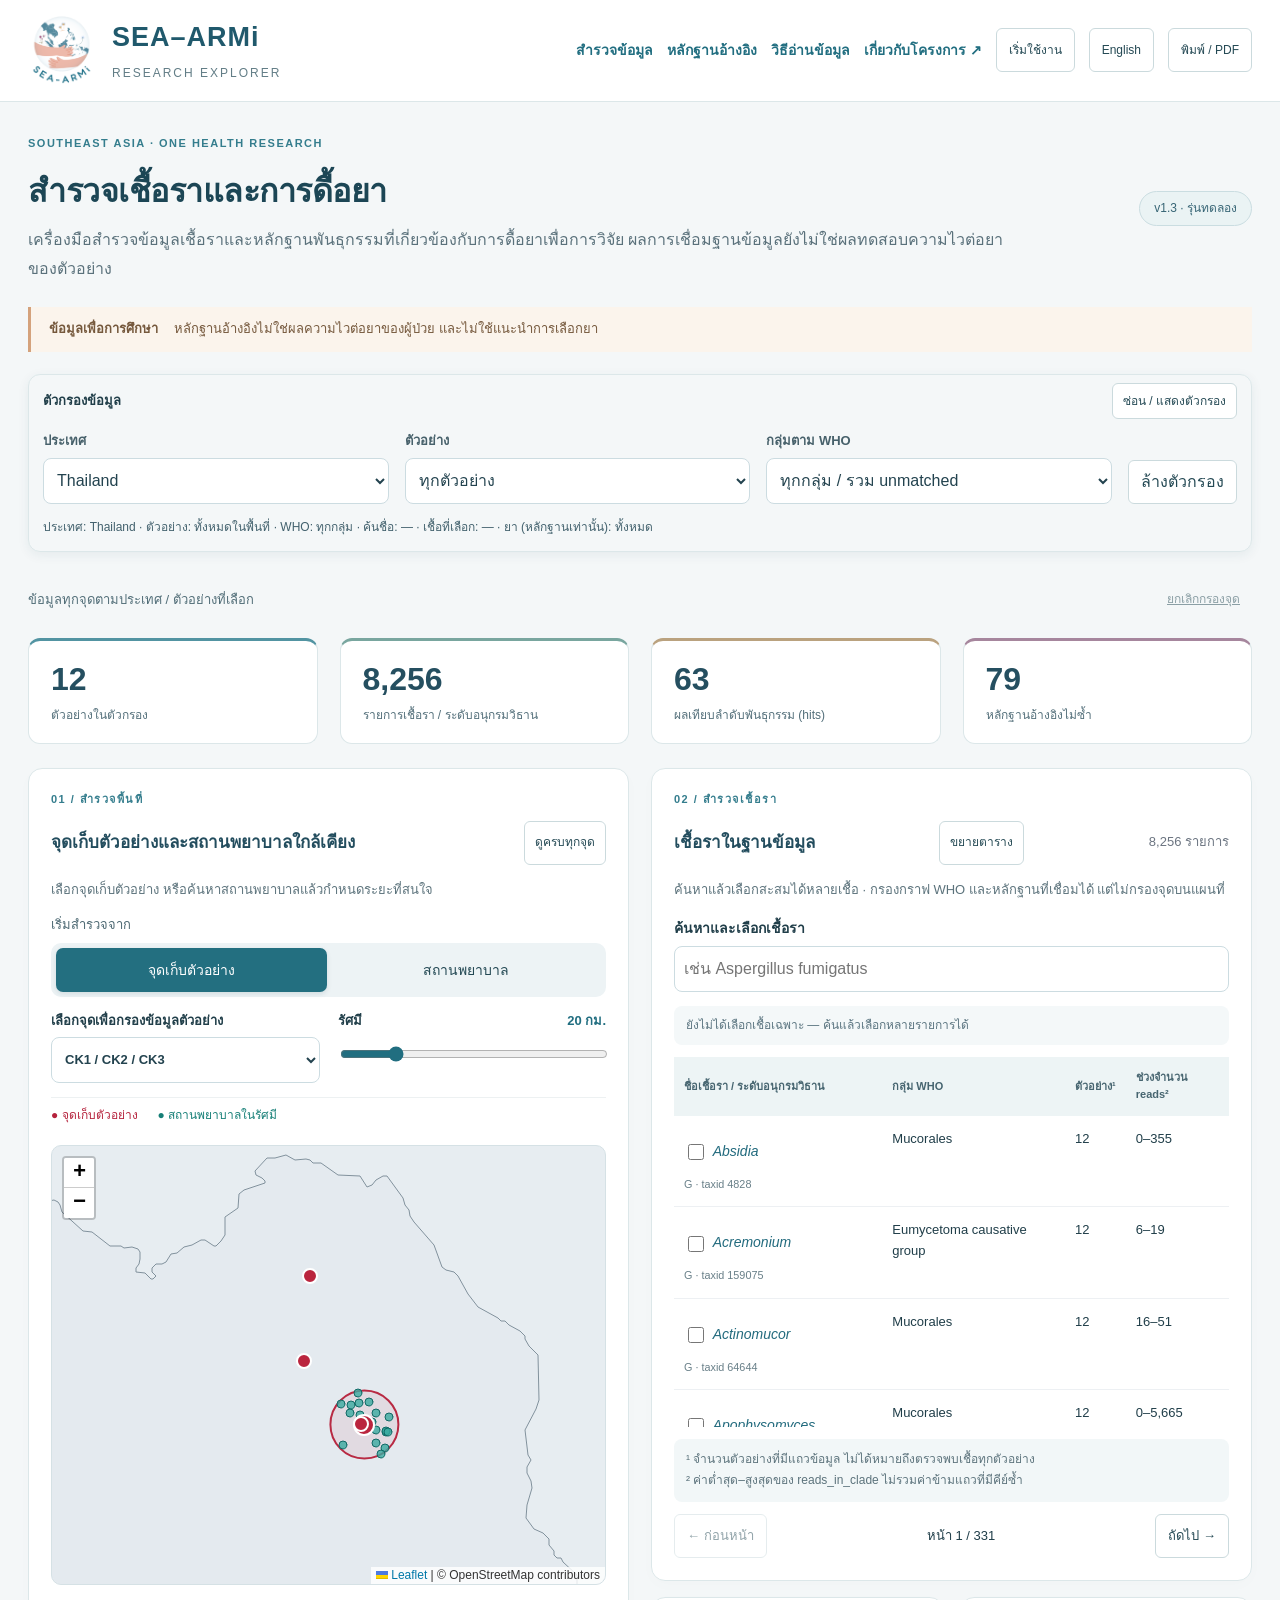
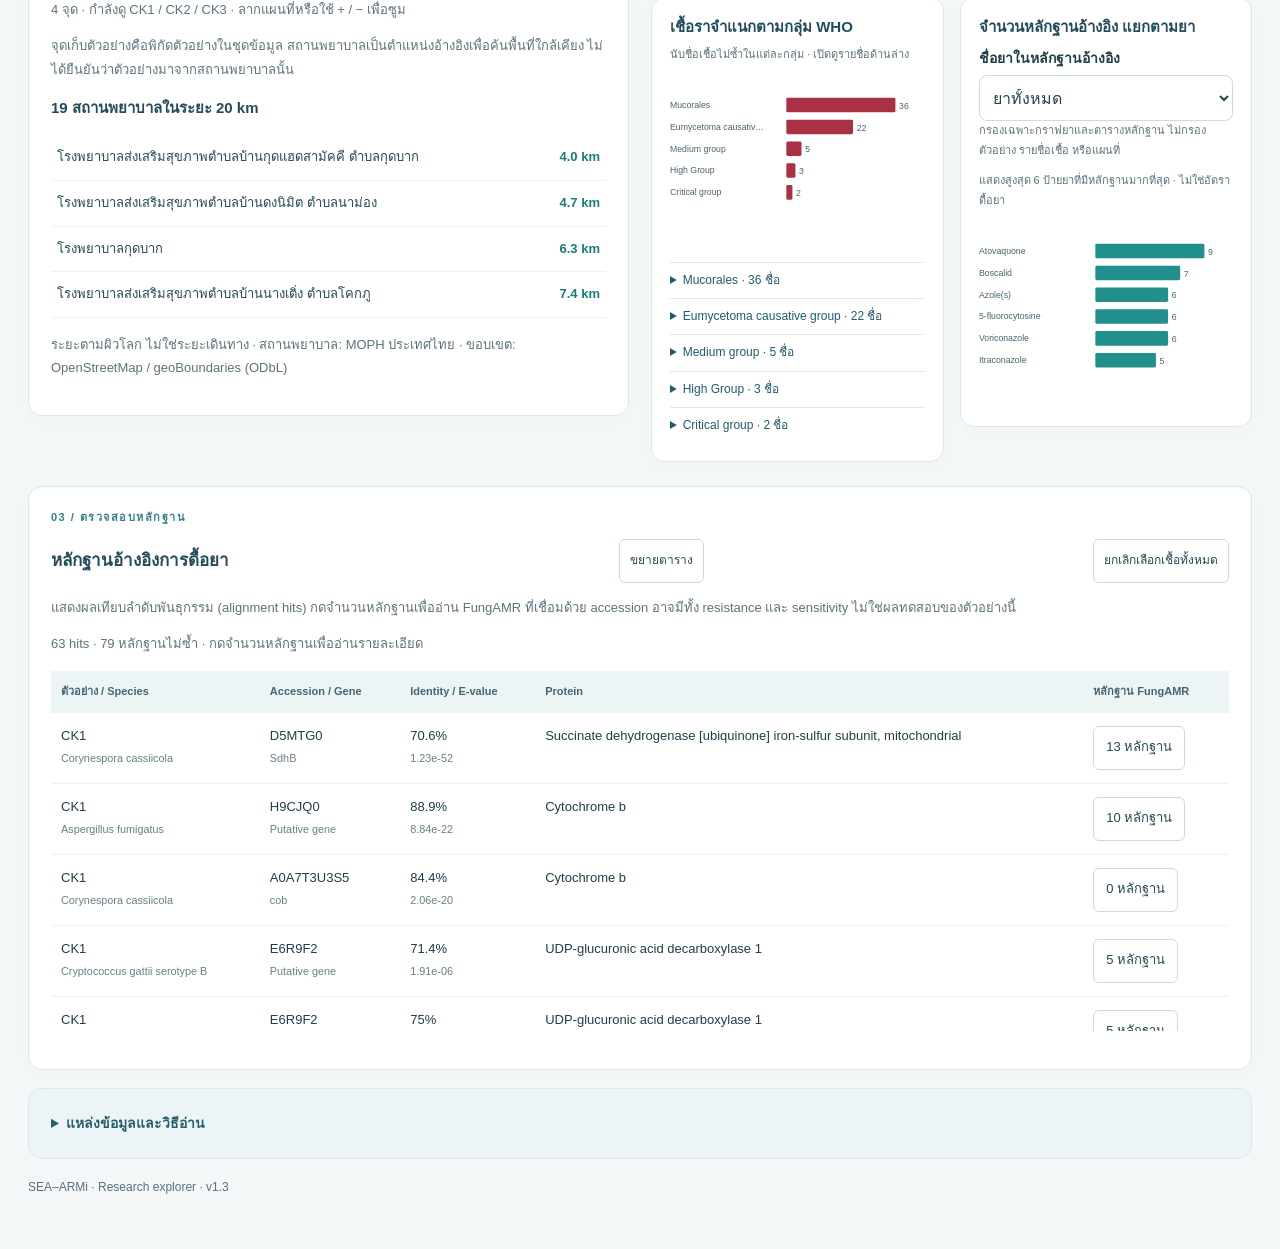
==== commit f119462a: "Add files via upload" ====
--- a/version1-3/index.html
+++ b/version1-3/index.html
@@ -1 +1 @@
-<!doctype html><html lang="th"><head><meta charset="utf-8"><meta name="viewport" content="width=device-width,initial-scale=1"><title>SEA-ARMi · version_1.3</title><link rel="icon" href="image/logo.png"><link rel="stylesheet" href="vendor/leaflet.css"><link rel="stylesheet" href="style.css?v=feedback-20261104"><script defer src="vendor/d3.min.js"></script><script defer src="vendor/leaflet.js"></script><script defer src="app.js?v=feedback-20261104"></script></head><body><a class="skip-link" href="#explore"><span data-th="ข้ามไปสำรวจข้อมูล" data-en="Skip to explorer">ข้ามไปสำรวจข้อมูล</span></a><header class="masthead"><a class="identity" href="https://sea-armi.github.io/" target="_blank" rel="noopener noreferrer"><img src="image/logo.png" alt="SEA-ARMi" width="68" height="68"><div><strong>SEA–ARMi</strong><span>Research explorer</span></div></a><nav aria-label="Navigation"><a href="#explore"><span data-th="สำรวจข้อมูล" data-en="Explore">สำรวจข้อมูล</span></a><a href="#detailsPanel"><span data-th="หลักฐานอ้างอิง" data-en="Evidence">หลักฐานอ้างอิง</span></a><a href="#readingGuide"><span data-th="วิธีอ่านข้อมูล" data-en="Reading guide">วิธีอ่านข้อมูล</span></a><a href="https://sea-armi.github.io/" target="_blank" rel="noopener noreferrer"><span data-th="เกี่ยวกับโครงการ ↗" data-en="About ↗">เกี่ยวกับโครงการ ↗</span></a><button id="helpButton" type="button" ><span data-th="เริ่มใช้งาน" data-en="Getting started">เริ่มใช้งาน</span></button><button id="languageButton" type="button" ><span data-th="English" data-en="ไทย">English</span></button><button id="printButton" type="button" ><span data-th="พิมพ์ / PDF" data-en="Print / PDF">พิมพ์ / PDF</span></button></nav></header><section class="intro"><div><p class="eyebrow">SOUTHEAST ASIA · ONE HEALTH RESEARCH</p><h1><span data-th="สำรวจเชื้อราและการดื้อยา" data-en="Explore fungi and resistance evidence">สำรวจเชื้อราและการดื้อยา</span></h1><p><span data-th="เครื่องมือสำรวจข้อมูลเชื้อราและหลักฐานพันธุกรรมที่เกี่ยวข้องกับการดื้อยาเพื่อการวิจัย ผลการเชื่อมฐานข้อมูลยังไม่ใช่ผลทดสอบความไวต่อยาของตัวอย่าง" data-en="Explore fungal records and genetic evidence related to resistance for research. Database links are not susceptibility test results for these samples.">เครื่องมือสำรวจข้อมูลเชื้อราและหลักฐานพันธุกรรมที่เกี่ยวข้องกับการดื้อยาเพื่อการวิจัย ผลการเชื่อมฐานข้อมูลยังไม่ใช่ผลทดสอบความไวต่อยาของตัวอย่าง</span></p></div><span class="version-pill">v1.3 · <span data-th="รุ่นทดลอง" data-en="Prototype">รุ่นทดลอง</span></span></section><main id="explore"><section id="printContext" class="print-only"></section><div class="reading-note"><strong><span data-th="ข้อมูลเพื่อการศึกษา" data-en="For research">ข้อมูลเพื่อการศึกษา</span></strong><span><span data-th="หลักฐานอ้างอิงไม่ใช่ผลความไวต่อยาของผู้ป่วย และไม่ใช้แนะนำการเลือกยา" data-en="Reference evidence is not patient susceptibility testing and does not recommend treatment.">หลักฐานอ้างอิงไม่ใช่ผลความไวต่อยาของผู้ป่วย และไม่ใช้แนะนำการเลือกยา</span></span></div><div id="status" role="status"><span data-th="กำลังโหลดข้อมูล…" data-en="Loading data…">กำลังโหลดข้อมูล…</span></div><section class="filter-dock" aria-label="Filters"><div class="filter-heading"><strong><span data-th="ตัวกรองข้อมูล" data-en="Data filters">ตัวกรองข้อมูล</span></strong><button id="filterToggle" type="button" aria-controls="filterFields" aria-expanded="true"><span data-th="ซ่อน / แสดงตัวกรอง" data-en="Hide / show filters">ซ่อน / แสดงตัวกรอง</span></button></div><div id="filterFields" class="filters"><div><label for="country"><span data-th="ประเทศ" data-en="Country">ประเทศ</span></label><select id="country"></select></div><div><label for="sample"><span data-th="ตัวอย่าง" data-en="Sample">ตัวอย่าง</span></label><select id="sample"></select></div><div><label for="risk"><span data-th="กลุ่มตาม WHO" data-en="WHO group">กลุ่มตาม WHO</span></label><select id="risk"></select></div><button id="reset" type="button" ><span data-th="ล้างตัวกรอง" data-en="Reset filters">ล้างตัวกรอง</span></button></div><p id="filterSummary" class="filter-summary" aria-live="polite"></p></section><div class="scope"><span id="siteScope"></span><button id="clearSite" type="button" ><span data-th="ยกเลิกกรองจุด" data-en="Clear site filter">ยกเลิกกรองจุด</span></button></div><section id="metrics" class="metrics"></section><div class="workspace"><section class="panel map-panel" id="mapPanel"><p class="eyebrow">01 / <span data-th="สำรวจพื้นที่" data-en="EXPLORE LOCATIONS">สำรวจพื้นที่</span></p><div class="section-title"><h2><span data-th="จุดเก็บตัวอย่างและสถานพยาบาลใกล้เคียง" data-en="Sampling sites and nearby health facilities">จุดเก็บตัวอย่างและสถานพยาบาลใกล้เคียง</span></h2><button id="fit" type="button" ><span data-th="ดูครบทุกจุด" data-en="Fit locations">ดูครบทุกจุด</span></button></div><p class="hint"><span data-th="เลือกจุดเก็บตัวอย่าง หรือค้นหาสถานพยาบาลแล้วกำหนดระยะที่สนใจ" data-en="Choose a sampling site, or find a facility and set a search radius.">เลือกจุดเก็บตัวอย่าง หรือค้นหาสถานพยาบาลแล้วกำหนดระยะที่สนใจ</span></p><div class="map-mode"><span data-th="เริ่มสำรวจจาก" data-en="Explore from">เริ่มสำรวจจาก</span><div class="mode-toggle" role="group" aria-label="Map mode"><button id="modeSite" type="button" aria-pressed="true"><span data-th="จุดเก็บตัวอย่าง" data-en="Sampling site">จุดเก็บตัวอย่าง</span></button><button id="modeFacility" type="button" aria-pressed="false"><span data-th="สถานพยาบาล" data-en="Health facility">สถานพยาบาล</span></button></div></div><div id="facilityControls" hidden><div id="facilityPicker" class="facility-picker"><label for="facilitySearch"><span data-th="ค้นหาและเลือกสถานพยาบาล" data-en="Search and select a facility">ค้นหาและเลือกสถานพยาบาล</span></label><div class="picker-input"><input id="facilitySearch" type="search" autocomplete="off" aria-controls="facilityDropdown" aria-expanded="false"><button id="facilityDropdownButton" type="button" aria-label="Open facility list" aria-controls="facilityDropdown" aria-expanded="false">▾</button></div><div id="facilityDropdown" class="search-results" hidden><p id="facilitySearchStatus" class="hint" role="status"></p><div id="facilityOptions"></div><button id="moreFacilities" type="button" ><span data-th="แสดงเพิ่ม" data-en="Show more">แสดงเพิ่ม</span></button><button id="closeFacilities" type="button" ><span data-th="ปิดรายการ" data-en="Close list">ปิดรายการ</span></button></div></div><p class="hint"><span data-th="เรียงตามชื่อ · moph_ เป็นรหัสภายใน ยังไม่มี HOSPCODE ที่ยืนยันแล้วใน CSV นี้" data-en="Sorted by name. moph_ IDs are internal; this CSV has no verified HOSPCODE.">เรียงตามชื่อ · moph_ เป็นรหัสภายใน ยังไม่มี HOSPCODE ที่ยืนยันแล้วใน CSV นี้</span></p><p id="facilitySelected" class="hint"></p></div><div class="map-controls"><label id="siteControl"><span data-th="เลือกจุดเพื่อกรองข้อมูลตัวอย่าง" data-en="Select a site to filter samples">เลือกจุดเพื่อกรองข้อมูลตัวอย่าง</span><select id="site"></select></label><label for="radius"><span data-th="รัศมี" data-en="Radius">รัศมี</span> <strong id="radiusText"></strong><input id="radius" type="range" min="1" max="100" value="20"></label></div><div id="legend" class="legend"></div><div id="map"></div><p id="mapMessage" class="hint"></p><p class="hint"><span data-th="จุดเก็บตัวอย่างคือพิกัดตัวอย่างในชุดข้อมูล สถานพยาบาลเป็นตำแหน่งอ้างอิงเพื่อค้นพื้นที่ใกล้เคียง ไม่ได้ยืนยันว่าตัวอย่างมาจากสถานพยาบาลนั้น" data-en="Sampling sites are sample coordinates in this dataset. Facilities are geographic reference points; proximity does not mean samples came from that facility.">จุดเก็บตัวอย่างคือพิกัดตัวอย่างในชุดข้อมูล สถานพยาบาลเป็นตำแหน่งอ้างอิงเพื่อค้นพื้นที่ใกล้เคียง ไม่ได้ยืนยันว่าตัวอย่างมาจากสถานพยาบาลนั้น</span></p><h3 id="nearbyTitle"></h3><div id="nearby" class="nearby"></div><p class="hint"><span data-th="ระยะตามผิวโลก ไม่ใช่ระยะเดินทาง · สถานพยาบาล: MOPH ประเทศไทย · ขอบเขต: OpenStreetMap / geoBoundaries (ODbL)" data-en="Great-circle distance, not travel distance · Facilities: MOPH Thailand · Boundary: OpenStreetMap / geoBoundaries (ODbL)">ระยะตามผิวโลก ไม่ใช่ระยะเดินทาง · สถานพยาบาล: MOPH ประเทศไทย · ขอบเขต: OpenStreetMap / geoBoundaries (ODbL)</span></p></section><section class="left"><article class="panel" id="taxaPanel"><p class="eyebrow">02 / <span data-th="สำรวจเชื้อรา" data-en="EXPLORE TAXA">สำรวจเชื้อรา</span></p><div class="section-title"><h2><span data-th="เชื้อราในฐานข้อมูล" data-en="Taxa in the database">เชื้อราในฐานข้อมูล</span></h2><button type="button" data-expand="taxaPanel" aria-expanded="false"><span data-th="ขยายตาราง" data-en="Expand table">ขยายตาราง</span></button><span id="taxonCount"></span></div><p class="hint"><span data-th="ค้นหาแล้วเลือกสะสมได้หลายเชื้อ · กรองกราฟ WHO และหลักฐานที่เชื่อมได้ แต่ไม่กรองจุดบนแผนที่" data-en="Search and select several taxa. Selections filter the WHO chart and linked evidence, not map locations.">ค้นหาแล้วเลือกสะสมได้หลายเชื้อ · กรองกราฟ WHO และหลักฐานที่เชื่อมได้ แต่ไม่กรองจุดบนแผนที่</span></p><div id="taxonPicker" class="taxon-picker"><label for="search"><span data-th="ค้นหาและเลือกเชื้อรา" data-en="Search and select taxa">ค้นหาและเลือกเชื้อรา</span></label><input id="search" type="search" autocomplete="off" aria-controls="taxonDropdown" aria-expanded="false"><div id="taxonDropdown" class="search-results" hidden><p id="taxonSearchStatus" class="hint" role="status"></p><div id="taxonOptions"></div><button id="moreTaxa" type="button" ><span data-th="แสดงเพิ่ม" data-en="Show more">แสดงเพิ่ม</span></button><button id="closeTaxa" type="button" ><span data-th="ปิดรายการ" data-en="Close list">ปิดรายการ</span></button></div></div><div id="selections" class="selections" aria-live="polite"></div><div class="table-scroll"><table><thead><tr><th scope="col"><span data-th="ชื่อเชื้อรา / ระดับอนุกรมวิธาน" data-en="Taxon / rank">ชื่อเชื้อรา / ระดับอนุกรมวิธาน</span></th><th scope="col"><span data-th="กลุ่ม WHO" data-en="WHO group">กลุ่ม WHO</span></th><th scope="col"><span data-th="ตัวอย่าง¹" data-en="Samples¹">ตัวอย่าง¹</span></th><th scope="col"><span data-th="ช่วงจำนวน reads²" data-en="Clade reads range²">ช่วงจำนวน reads²</span></th></tr></thead><tbody id="taxa"></tbody></table></div><p class="hint table-footnotes"><span data-th="¹ จำนวนตัวอย่างที่มีแถวข้อมูล ไม่ได้หมายถึงตรวจพบเชื้อทุกตัวอย่าง" data-en="¹ Samples with source records; not confirmed detections.">¹ จำนวนตัวอย่างที่มีแถวข้อมูล ไม่ได้หมายถึงตรวจพบเชื้อทุกตัวอย่าง</span><br><span data-th="² ค่าต่ำสุด–สูงสุดของ reads_in_clade ไม่รวมค่าข้ามแถวที่มีคีย์ซ้ำ" data-en="² Minimum–maximum reads_in_clade; repeated keys are not summed.">² ค่าต่ำสุด–สูงสุดของ reads_in_clade ไม่รวมค่าข้ามแถวที่มีคีย์ซ้ำ</span></p><div class="pager"><button id="prev" type="button" ><span data-th="← ก่อนหน้า" data-en="← Previous">← ก่อนหน้า</span></button><span id="page"></span><button id="next" type="button" ><span data-th="ถัดไป →" data-en="Next →">ถัดไป →</span></button></div></article><div class="charts"><article class="panel"><h2><span data-th="เชื้อราจำแนกตามกลุ่ม WHO" data-en="Taxa by WHO group">เชื้อราจำแนกตามกลุ่ม WHO</span></h2><p class="hint"><span data-th="นับชื่อเชื้อไม่ซ้ำในแต่ละกลุ่ม · เปิดดูรายชื่อด้านล่าง" data-en="Distinct taxon names by group. Open a group below to see its taxa.">นับชื่อเชื้อไม่ซ้ำในแต่ละกลุ่ม · เปิดดูรายชื่อด้านล่าง</span></p><div id="riskChart"></div><div id="riskMembers"></div></article><article class="panel"><h2><span data-th="จำนวนหลักฐานอ้างอิง แยกตามยา" data-en="Reference evidence counts by drug">จำนวนหลักฐานอ้างอิง แยกตามยา</span></h2><label for="drug"><span data-th="ชื่อยาในหลักฐานอ้างอิง" data-en="Drug label in reference evidence">ชื่อยาในหลักฐานอ้างอิง</span></label><select id="drug"></select><p class="hint"><span data-th="กรองเฉพาะกราฟยาและตารางหลักฐาน ไม่กรองตัวอย่าง รายชื่อเชื้อ หรือแผนที่" data-en="Filters only the drug chart and evidence tables, not samples, taxa or the map.">กรองเฉพาะกราฟยาและตารางหลักฐาน ไม่กรองตัวอย่าง รายชื่อเชื้อ หรือแผนที่</span></p><p class="hint"><span data-th="แสดงสูงสุด 6 ป้ายยาที่มีหลักฐานมากที่สุด · ไม่ใช่อัตราดื้อยา" data-en="Up to 6 drug labels with the most reference records; not resistance rates.">แสดงสูงสุด 6 ป้ายยาที่มีหลักฐานมากที่สุด · ไม่ใช่อัตราดื้อยา</span></p><div id="drugChart"></div></article></div></section></div><section class="panel details" id="detailsPanel"><p class="eyebrow">03 / <span data-th="ตรวจสอบหลักฐาน" data-en="REVIEW EVIDENCE">ตรวจสอบหลักฐาน</span></p><div class="section-title"><h2 id="detailTitle"></h2><button type="button" data-expand="detailsPanel" aria-expanded="false"><span data-th="ขยายตาราง" data-en="Expand table">ขยายตาราง</span></button><button id="clearTaxon" type="button" ><span data-th="ยกเลิกเลือกเชื้อทั้งหมด" data-en="Clear selected taxa">ยกเลิกเลือกเชื้อทั้งหมด</span></button></div><p class="hint"><span data-th="แสดงผลเทียบลำดับพันธุกรรม (alignment hits) กดจำนวนหลักฐานเพื่ออ่าน FungAMR ที่เชื่อมด้วย accession อาจมีทั้ง resistance และ sensitivity ไม่ใช่ผลทดสอบของตัวอย่างนี้" data-en="Sequence alignment hits. Open an evidence count to inspect FungAMR records linked by accession. Records may include resistance and sensitivity; they are not susceptibility results for these samples.">แสดงผลเทียบลำดับพันธุกรรม (alignment hits) กดจำนวนหลักฐานเพื่ออ่าน FungAMR ที่เชื่อมด้วย accession อาจมีทั้ง resistance และ sensitivity ไม่ใช่ผลทดสอบของตัวอย่างนี้</span></p><p id="detailSummary" class="hint"></p><div class="detail-scroll"><table><thead><tr><th scope="col"><span data-th="ตัวอย่าง / Species" data-en="Sample / Species">ตัวอย่าง / Species</span></th><th scope="col"><span data-th="Accession / Gene" data-en="Accession / Gene">Accession / Gene</span></th><th scope="col"><span data-th="Identity / E-value" data-en="Identity / E-value">Identity / E-value</span></th><th scope="col"><span data-th="Protein" data-en="Protein">Protein</span></th><th scope="col"><span data-th="หลักฐาน FungAMR" data-en="FungAMR evidence">หลักฐาน FungAMR</span></th></tr></thead><tbody id="hits"></tbody></table></div><div id="evidence"></div></section><section class="panel sources" id="readingGuide"><details><summary><span data-th="แหล่งข้อมูลและวิธีอ่าน" data-en="Sources and interpretation">แหล่งข้อมูลและวิธีอ่าน</span></summary><p><span data-th="ข้อมูลตัวอย่าง: 1_5countries-fungi5k.metadata.csv · Alignment: 3_5countries_antifungal_accession_summary.xlsx · ยังไม่มี DOI ของ publication ต้นทางตัวอย่างที่ยืนยันแล้ว" data-en="Samples: 1_5countries-fungi5k.metadata.csv · Alignment: 3_5countries_antifungal_accession_summary.xlsx · A confirmed DOI for the sample source publication has not been supplied.">ข้อมูลตัวอย่าง: 1_5countries-fungi5k.metadata.csv · Alignment: 3_5countries_antifungal_accession_summary.xlsx · ยังไม่มี DOI ของ publication ต้นทางตัวอย่างที่ยืนยันแล้ว</span></p><p><span data-th="WHO group: 2_WHO_FPPL_List.xlsx ใช้ mapping เดิม ยังไม่ปรับการจัดกลุ่ม" data-en="WHO group: 2_WHO_FPPL_List.xlsx. Original mapping is retained.">WHO group: 2_WHO_FPPL_List.xlsx ใช้ mapping เดิม ยังไม่ปรับการจัดกลุ่ม</span></p><p><span data-th="หลักฐาน: 4_FungAMR_database_070425.xlsx · สถานพยาบาล: moph_hospital_latlong.csv ที่เตรียมไว้" data-en="Evidence: 4_FungAMR_database_070425.xlsx · Facilities: prepared moph_hospital_latlong.csv.">หลักฐาน: 4_FungAMR_database_070425.xlsx · สถานพยาบาล: moph_hospital_latlong.csv ที่เตรียมไว้</span></p><p><span data-th="โหมดจุดเก็บตัวอย่าง: เลือกจุดแล้วกรองตัวอย่าง รัศมีใช้หาสถานพยาบาล โหมดสถานพยาบาล: รัศมีใช้หาจุดและตัวอย่างใกล้เคียง ชื่อเชื้อและตัวกรองยาไม่เปลี่ยนตำแหน่งบนแผนที่" data-en="Site mode: selecting a site filters samples; radius finds nearby facilities. Facility mode: radius finds nearby sites and samples. Taxon and drug filters do not change map locations.">โหมดจุดเก็บตัวอย่าง: เลือกจุดแล้วกรองตัวอย่าง รัศมีใช้หาสถานพยาบาล โหมดสถานพยาบาล: รัศมีใช้หาจุดและตัวอย่างใกล้เคียง ชื่อเชื้อและตัวกรองยาไม่เปลี่ยนตำแหน่งบนแผนที่</span></p><p><span data-th="หลายเชื้อรวมชุด hits และนับหลักฐานเดิมครั้งเดียว ชื่อยาและชื่อสถานพยาบาลคงตามต้นฉบับ ตัวอย่างไม่มีพิกัดยังดูได้ในตาราง" data-en="Multiple taxa combine hits and count each evidence record once. Drug labels and facility names are retained verbatim. Samples without coordinates remain in tables.">หลายเชื้อรวมชุด hits และนับหลักฐานเดิมครั้งเดียว ชื่อยาและชื่อสถานพยาบาลคงตามต้นฉบับ ตัวอย่างไม่มีพิกัดยังดูได้ในตาราง</span></p><p><span data-th="คำแปลภาษาอังกฤษเป็นฉบับร่าง ศัพท์วิชาการรอทีมตรวจ" data-en="English translations are a draft pending terminology review.">คำแปลภาษาอังกฤษเป็นฉบับร่าง ศัพท์วิชาการรอทีมตรวจ</span></p><a href="https://www.who.int/publications/i/item/9789240060241" target="_blank" rel="noopener noreferrer">WHO FPPL 2022 ↗</a> · <a href="https://www.geoboundaries.org/api/current/gbOpen/THA/ADM0/" target="_blank" rel="noopener noreferrer">geoBoundaries / OpenStreetMap ↗</a></details></section><footer>SEA–ARMi · Research explorer · v1.3</footer></main><dialog id="helpDialog" aria-labelledby="helpTitle"><div class="section-title"><h2 id="helpTitle"><span data-th="เริ่มใช้งาน SEA–ARMi" data-en="Getting started with SEA–ARMi">เริ่มใช้งาน SEA–ARMi</span></h2><button id="closeHelp" type="button" ><span data-th="ปิด" data-en="Close">ปิด</span></button></div><h3><span data-th="1. เลือกพื้นที่" data-en="1. Choose a location">1. เลือกพื้นที่</span></h3><p><span data-th="เลือกประเทศและตัวอย่าง หรือสลับเป็นสถานพยาบาล ค้นชื่อ เลือกรายการ แล้วปรับรัศมี" data-en="Choose a country and sample, or switch to facility mode, search, select a facility and set the radius.">เลือกประเทศและตัวอย่าง หรือสลับเป็นสถานพยาบาล ค้นชื่อ เลือกรายการ แล้วปรับรัศมี</span></p><h3><span data-th="2. เลือกเชื้อรา" data-en="2. Select taxa">2. เลือกเชื้อรา</span></h3><p><span data-th="ค้นชื่อแล้วเลือกสะสมหลายรายการ ป้ายที่เลือกคงอยู่เมื่อค้นชื่อใหม่ กด × เพื่อนำออก" data-en="Search and select several taxa. Selections persist while searching for another name; use × to remove one.">ค้นชื่อแล้วเลือกสะสมหลายรายการ ป้ายที่เลือกคงอยู่เมื่อค้นชื่อใหม่ กด × เพื่อนำออก</span></p><h3><span data-th="3. อ่านกราฟและหลักฐาน" data-en="3. Review evidence">3. อ่านกราฟและหลักฐาน</span></h3><p><span data-th="เปิดชื่อกลุ่มใต้กราฟ WHO เพื่อดูรายชื่อเชื้อ ตัวกรองยากรองเฉพาะหลักฐาน กดจำนวนหลักฐานเพื่ออ่านรายละเอียดและ PMID" data-en="Open a WHO group below its chart to see taxon names. The drug filter only filters evidence. Open an evidence count for details and PMID links.">เปิดชื่อกลุ่มใต้กราฟ WHO เพื่อดูรายชื่อเชื้อ ตัวกรองยากรองเฉพาะหลักฐาน กดจำนวนหลักฐานเพื่ออ่านรายละเอียดและ PMID</span></p><h3><span data-th="4. ขอบเขตการใช้งาน" data-en="4. Interpretation limits">4. ขอบเขตการใช้งาน</span></h3><p><span data-th="ข้อมูลช่วยสำรวจระเบียนและเอกสารอ้างอิง ไม่ยืนยันการตรวจพบเชื้อ อัตราดื้อยา หรือผลความไวต่อยาของผู้ป่วย และไม่แนะนำการรักษา" data-en="Explore records and references, not confirmed detections, resistance rates or patient susceptibility. This tool does not recommend treatment.">ข้อมูลช่วยสำรวจระเบียนและเอกสารอ้างอิง ไม่ยืนยันการตรวจพบเชื้อ อัตราดื้อยา หรือผลความไวต่อยาของผู้ป่วย และไม่แนะนำการรักษา</span></p><h3><span data-th="5. พิมพ์รายงาน" data-en="5. Print a report">5. พิมพ์รายงาน</span></h3><p><span data-th="กดพิมพ์ / PDF แล้วเลือก Save as PDF รายงานแสดงตัวกรอง ตารางเชื้อหน้าปัจจุบัน และ alignment ที่ตรงตัวกรองทั้งหมด ไม่รวมแผนที่ออนไลน์" data-en="Choose Print / PDF, then Save as PDF. The report includes filters, the current taxon page and all matching alignment rows. Online maps are excluded.">กดพิมพ์ / PDF แล้วเลือก Save as PDF รายงานแสดงตัวกรอง ตารางเชื้อหน้าปัจจุบัน และ alignment ที่ตรงตัวกรองทั้งหมด ไม่รวมแผนที่ออนไลน์</span></p></dialog></body></html>+<!doctype html><html lang="th"><head><meta charset="utf-8"><meta name="viewport" content="width=device-width,initial-scale=1"><title>SEA-ARMi · version_1.3</title><link rel="icon" href="image/logo.png"><link rel="stylesheet" href="vendor/leaflet.css"><link rel="stylesheet" href="style.css?v=feedback-20261104-mobile2"><script defer src="vendor/d3.min.js"></script><script defer src="vendor/leaflet.js"></script><script defer src="app.js?v=feedback-20261104-mobile2"></script></head><body><a class="skip-link" href="#explore"><span data-th="ข้ามไปสำรวจข้อมูล" data-en="Skip to explorer">ข้ามไปสำรวจข้อมูล</span></a><header class="masthead"><a class="identity" href="https://sea-armi.github.io/" target="_blank" rel="noopener noreferrer"><img src="image/logo.png" alt="SEA-ARMi" width="68" height="68"><div><strong>SEA–ARMi</strong><span>Research explorer</span></div></a><nav aria-label="Navigation"><a href="#explore"><span data-th="สำรวจข้อมูล" data-en="Explore">สำรวจข้อมูล</span></a><a href="#detailsPanel"><span data-th="หลักฐานอ้างอิง" data-en="Evidence">หลักฐานอ้างอิง</span></a><a href="#readingGuide"><span data-th="วิธีอ่านข้อมูล" data-en="Reading guide">วิธีอ่านข้อมูล</span></a><a href="https://sea-armi.github.io/" target="_blank" rel="noopener noreferrer"><span data-th="เกี่ยวกับโครงการ ↗" data-en="About ↗">เกี่ยวกับโครงการ ↗</span></a><button id="helpButton" type="button" ><span data-th="เริ่มใช้งาน" data-en="Getting started">เริ่มใช้งาน</span></button><button id="languageButton" type="button" ><span data-th="English" data-en="ไทย">English</span></button><button id="printButton" type="button" ><span data-th="พิมพ์ / PDF" data-en="Print / PDF">พิมพ์ / PDF</span></button></nav></header><section class="intro"><div><p class="eyebrow">SOUTHEAST ASIA · ONE HEALTH RESEARCH</p><h1><span data-th="สำรวจเชื้อราและการดื้อยา" data-en="Explore fungi and resistance evidence">สำรวจเชื้อราและการดื้อยา</span></h1><p><span data-th="เครื่องมือสำรวจข้อมูลเชื้อราและหลักฐานพันธุกรรมที่เกี่ยวข้องกับการดื้อยาเพื่อการวิจัย ผลการเชื่อมฐานข้อมูลยังไม่ใช่ผลทดสอบความไวต่อยาของตัวอย่าง" data-en="Explore fungal records and genetic evidence related to resistance for research. Database links are not susceptibility test results for these samples.">เครื่องมือสำรวจข้อมูลเชื้อราและหลักฐานพันธุกรรมที่เกี่ยวข้องกับการดื้อยาเพื่อการวิจัย ผลการเชื่อมฐานข้อมูลยังไม่ใช่ผลทดสอบความไวต่อยาของตัวอย่าง</span></p></div><span class="version-pill">v1.3 · <span data-th="รุ่นทดลอง" data-en="Prototype">รุ่นทดลอง</span></span></section><main id="explore"><section id="printContext" class="print-only"></section><div class="reading-note"><strong><span data-th="ข้อมูลเพื่อการศึกษา" data-en="For research">ข้อมูลเพื่อการศึกษา</span></strong><span><span data-th="หลักฐานอ้างอิงไม่ใช่ผลความไวต่อยาของผู้ป่วย และไม่ใช้แนะนำการเลือกยา" data-en="Reference evidence is not patient susceptibility testing and does not recommend treatment.">หลักฐานอ้างอิงไม่ใช่ผลความไวต่อยาของผู้ป่วย และไม่ใช้แนะนำการเลือกยา</span></span></div><div id="status" role="status"><span data-th="กำลังโหลดข้อมูล…" data-en="Loading data…">กำลังโหลดข้อมูล…</span></div><section class="filter-dock" aria-label="Filters"><div class="filter-heading"><strong><span data-th="ตัวกรองข้อมูล" data-en="Data filters">ตัวกรองข้อมูล</span></strong><button id="filterToggle" type="button" aria-controls="filterFields" aria-expanded="true"><span data-th="ซ่อน / แสดงตัวกรอง" data-en="Hide / show filters">ซ่อน / แสดงตัวกรอง</span></button></div><div id="filterFields" class="filters"><div><label for="country"><span data-th="ประเทศ" data-en="Country">ประเทศ</span></label><select id="country"></select></div><div><label for="sample"><span data-th="ตัวอย่าง" data-en="Sample">ตัวอย่าง</span></label><select id="sample"></select></div><div><label for="risk"><span data-th="กลุ่มตาม WHO" data-en="WHO group">กลุ่มตาม WHO</span></label><select id="risk"></select></div><button id="reset" type="button" ><span data-th="ล้างตัวกรอง" data-en="Reset filters">ล้างตัวกรอง</span></button></div><p id="filterSummary" class="filter-summary" aria-live="polite"></p></section><div class="scope"><span id="siteScope"></span><button id="clearSite" type="button" ><span data-th="ยกเลิกกรองจุด" data-en="Clear site filter">ยกเลิกกรองจุด</span></button></div><section id="metrics" class="metrics"></section><div class="workspace"><section class="panel map-panel" id="mapPanel"><p class="eyebrow">01 / <span data-th="สำรวจพื้นที่" data-en="EXPLORE LOCATIONS">สำรวจพื้นที่</span></p><div class="section-title"><h2><span data-th="จุดเก็บตัวอย่างและสถานพยาบาลใกล้เคียง" data-en="Sampling sites and nearby health facilities">จุดเก็บตัวอย่างและสถานพยาบาลใกล้เคียง</span></h2><button id="fit" type="button" ><span data-th="ดูครบทุกจุด" data-en="Fit locations">ดูครบทุกจุด</span></button></div><p class="hint"><span data-th="เลือกจุดเก็บตัวอย่าง หรือค้นหาสถานพยาบาลแล้วกำหนดระยะที่สนใจ" data-en="Choose a sampling site, or find a facility and set a search radius.">เลือกจุดเก็บตัวอย่าง หรือค้นหาสถานพยาบาลแล้วกำหนดระยะที่สนใจ</span></p><div class="map-mode"><span data-th="เริ่มสำรวจจาก" data-en="Explore from">เริ่มสำรวจจาก</span><div class="mode-toggle" role="group" aria-label="Map mode"><button id="modeSite" type="button" aria-pressed="true"><span data-th="จุดเก็บตัวอย่าง" data-en="Sampling site">จุดเก็บตัวอย่าง</span></button><button id="modeFacility" type="button" aria-pressed="false"><span data-th="สถานพยาบาล" data-en="Health facility">สถานพยาบาล</span></button></div></div><div id="facilityControls" hidden><div id="facilityPicker" class="facility-picker"><label for="facilitySearch"><span data-th="ค้นหาและเลือกสถานพยาบาล" data-en="Search and select a facility">ค้นหาและเลือกสถานพยาบาล</span></label><div class="picker-input"><input id="facilitySearch" type="search" autocomplete="off" aria-controls="facilityDropdown" aria-expanded="false"><button id="facilityDropdownButton" type="button" aria-label="Open facility list" aria-controls="facilityDropdown" aria-expanded="false">▾</button></div><div id="facilityDropdown" class="search-results" hidden><p id="facilitySearchStatus" class="hint" role="status"></p><div id="facilityOptions"></div><button id="moreFacilities" type="button" ><span data-th="แสดงเพิ่ม" data-en="Show more">แสดงเพิ่ม</span></button><button id="closeFacilities" type="button" ><span data-th="ปิดรายการ" data-en="Close list">ปิดรายการ</span></button></div></div><p class="hint"><span data-th="เรียงตามชื่อ · moph_ เป็นรหัสภายใน ยังไม่มี HOSPCODE ที่ยืนยันแล้วใน CSV นี้" data-en="Sorted by name. moph_ IDs are internal; this CSV has no verified HOSPCODE.">เรียงตามชื่อ · moph_ เป็นรหัสภายใน ยังไม่มี HOSPCODE ที่ยืนยันแล้วใน CSV นี้</span></p><p id="facilitySelected" class="hint"></p></div><div class="map-controls"><label id="siteControl"><span data-th="เลือกจุดเพื่อกรองข้อมูลตัวอย่าง" data-en="Select a site to filter samples">เลือกจุดเพื่อกรองข้อมูลตัวอย่าง</span><select id="site"></select></label><label for="radius"><span data-th="รัศมี" data-en="Radius">รัศมี</span> <strong id="radiusText"></strong><input id="radius" type="range" min="1" max="100" value="20"></label></div><div id="legend" class="legend"></div><div id="map"></div><p id="mapMessage" class="hint"></p><p class="hint"><span data-th="จุดเก็บตัวอย่างคือพิกัดตัวอย่างในชุดข้อมูล สถานพยาบาลเป็นตำแหน่งอ้างอิงเพื่อค้นพื้นที่ใกล้เคียง ไม่ได้ยืนยันว่าตัวอย่างมาจากสถานพยาบาลนั้น" data-en="Sampling sites are sample coordinates in this dataset. Facilities are geographic reference points; proximity does not mean samples came from that facility.">จุดเก็บตัวอย่างคือพิกัดตัวอย่างในชุดข้อมูล สถานพยาบาลเป็นตำแหน่งอ้างอิงเพื่อค้นพื้นที่ใกล้เคียง ไม่ได้ยืนยันว่าตัวอย่างมาจากสถานพยาบาลนั้น</span></p><h3 id="nearbyTitle"></h3><div id="nearby" class="nearby"></div><p class="hint"><span data-th="ระยะตามผิวโลก ไม่ใช่ระยะเดินทาง · สถานพยาบาล: MOPH ประเทศไทย · ขอบเขต: OpenStreetMap / geoBoundaries (ODbL)" data-en="Great-circle distance, not travel distance · Facilities: MOPH Thailand · Boundary: OpenStreetMap / geoBoundaries (ODbL)">ระยะตามผิวโลก ไม่ใช่ระยะเดินทาง · สถานพยาบาล: MOPH ประเทศไทย · ขอบเขต: OpenStreetMap / geoBoundaries (ODbL)</span></p></section><section class="left"><article class="panel" id="taxaPanel"><p class="eyebrow">02 / <span data-th="สำรวจเชื้อรา" data-en="EXPLORE TAXA">สำรวจเชื้อรา</span></p><div class="section-title"><h2><span data-th="เชื้อราในฐานข้อมูล" data-en="Taxa in the database">เชื้อราในฐานข้อมูล</span></h2><button type="button" data-expand="taxaPanel" aria-expanded="false"><span data-th="ขยายตาราง" data-en="Expand table">ขยายตาราง</span></button><span id="taxonCount"></span></div><p class="hint"><span data-th="ค้นหาแล้วเลือกสะสมได้หลายเชื้อ · กรองกราฟ WHO และหลักฐานที่เชื่อมได้ แต่ไม่กรองจุดบนแผนที่" data-en="Search and select several taxa. Selections filter the WHO chart and linked evidence, not map locations.">ค้นหาแล้วเลือกสะสมได้หลายเชื้อ · กรองกราฟ WHO และหลักฐานที่เชื่อมได้ แต่ไม่กรองจุดบนแผนที่</span></p><div id="taxonPicker" class="taxon-picker"><label for="search"><span data-th="ค้นหาและเลือกเชื้อรา" data-en="Search and select taxa">ค้นหาและเลือกเชื้อรา</span></label><input id="search" type="search" autocomplete="off" aria-controls="taxonDropdown" aria-expanded="false"><div id="taxonDropdown" class="search-results" hidden><p id="taxonSearchStatus" class="hint" role="status"></p><div id="taxonOptions"></div><button id="moreTaxa" type="button" ><span data-th="แสดงเพิ่ม" data-en="Show more">แสดงเพิ่ม</span></button><button id="closeTaxa" type="button" ><span data-th="ปิดรายการ" data-en="Close list">ปิดรายการ</span></button></div></div><div id="selections" class="selections" aria-live="polite"></div><div class="table-scroll"><table><thead><tr><th scope="col"><span data-th="ชื่อเชื้อรา / ระดับอนุกรมวิธาน" data-en="Taxon / rank">ชื่อเชื้อรา / ระดับอนุกรมวิธาน</span></th><th scope="col"><span data-th="กลุ่ม WHO" data-en="WHO group">กลุ่ม WHO</span></th><th scope="col"><span data-th="ตัวอย่าง¹" data-en="Samples¹">ตัวอย่าง¹</span></th><th scope="col"><span data-th="ช่วงจำนวน reads²" data-en="Clade reads range²">ช่วงจำนวน reads²</span></th></tr></thead><tbody id="taxa"></tbody></table></div><p class="hint table-footnotes"><span data-th="¹ จำนวนตัวอย่างที่มีแถวข้อมูล ไม่ได้หมายถึงตรวจพบเชื้อทุกตัวอย่าง" data-en="¹ Samples with source records; not confirmed detections.">¹ จำนวนตัวอย่างที่มีแถวข้อมูล ไม่ได้หมายถึงตรวจพบเชื้อทุกตัวอย่าง</span><br><span data-th="² ค่าต่ำสุด–สูงสุดของ reads_in_clade ไม่รวมค่าข้ามแถวที่มีคีย์ซ้ำ" data-en="² Minimum–maximum reads_in_clade; repeated keys are not summed.">² ค่าต่ำสุด–สูงสุดของ reads_in_clade ไม่รวมค่าข้ามแถวที่มีคีย์ซ้ำ</span></p><div class="pager"><button id="prev" type="button" ><span data-th="← ก่อนหน้า" data-en="← Previous">← ก่อนหน้า</span></button><span id="page"></span><button id="next" type="button" ><span data-th="ถัดไป →" data-en="Next →">ถัดไป →</span></button></div></article><div class="charts"><article class="panel"><h2><span data-th="เชื้อราจำแนกตามกลุ่ม WHO" data-en="Taxa by WHO group">เชื้อราจำแนกตามกลุ่ม WHO</span></h2><p class="hint"><span data-th="นับชื่อเชื้อไม่ซ้ำในแต่ละกลุ่ม · เปิดดูรายชื่อด้านล่าง" data-en="Distinct taxon names by group. Open a group below to see its taxa.">นับชื่อเชื้อไม่ซ้ำในแต่ละกลุ่ม · เปิดดูรายชื่อด้านล่าง</span></p><div id="riskChart"></div><div id="riskMembers"></div></article><article class="panel"><h2><span data-th="จำนวนหลักฐานอ้างอิง แยกตามยา" data-en="Reference evidence counts by drug">จำนวนหลักฐานอ้างอิง แยกตามยา</span></h2><label for="drug"><span data-th="ชื่อยาในหลักฐานอ้างอิง" data-en="Drug label in reference evidence">ชื่อยาในหลักฐานอ้างอิง</span></label><select id="drug"></select><p class="hint"><span data-th="กรองเฉพาะกราฟยาและตารางหลักฐาน ไม่กรองตัวอย่าง รายชื่อเชื้อ หรือแผนที่" data-en="Filters only the drug chart and evidence tables, not samples, taxa or the map.">กรองเฉพาะกราฟยาและตารางหลักฐาน ไม่กรองตัวอย่าง รายชื่อเชื้อ หรือแผนที่</span></p><p class="hint"><span data-th="แสดงสูงสุด 6 ป้ายยาที่มีหลักฐานมากที่สุด · ไม่ใช่อัตราดื้อยา" data-en="Up to 6 drug labels with the most reference records; not resistance rates.">แสดงสูงสุด 6 ป้ายยาที่มีหลักฐานมากที่สุด · ไม่ใช่อัตราดื้อยา</span></p><div id="drugChart"></div></article></div></section></div><section class="panel details" id="detailsPanel"><p class="eyebrow">03 / <span data-th="ตรวจสอบหลักฐาน" data-en="REVIEW EVIDENCE">ตรวจสอบหลักฐาน</span></p><div class="section-title"><h2 id="detailTitle"></h2><button type="button" data-expand="detailsPanel" aria-expanded="false"><span data-th="ขยายตาราง" data-en="Expand table">ขยายตาราง</span></button><button id="clearTaxon" type="button" ><span data-th="ยกเลิกเลือกเชื้อทั้งหมด" data-en="Clear selected taxa">ยกเลิกเลือกเชื้อทั้งหมด</span></button></div><p class="hint"><span data-th="แสดงผลเทียบลำดับพันธุกรรม (alignment hits) กดจำนวนหลักฐานเพื่ออ่าน FungAMR ที่เชื่อมด้วย accession อาจมีทั้ง resistance และ sensitivity ไม่ใช่ผลทดสอบของตัวอย่างนี้" data-en="Sequence alignment hits. Open an evidence count to inspect FungAMR records linked by accession. Records may include resistance and sensitivity; they are not susceptibility results for these samples.">แสดงผลเทียบลำดับพันธุกรรม (alignment hits) กดจำนวนหลักฐานเพื่ออ่าน FungAMR ที่เชื่อมด้วย accession อาจมีทั้ง resistance และ sensitivity ไม่ใช่ผลทดสอบของตัวอย่างนี้</span></p><p id="detailSummary" class="hint"></p><div class="detail-scroll"><table><thead><tr><th scope="col"><span data-th="ตัวอย่าง / Species" data-en="Sample / Species">ตัวอย่าง / Species</span></th><th scope="col"><span data-th="Accession / Gene" data-en="Accession / Gene">Accession / Gene</span></th><th scope="col"><span data-th="Identity / E-value" data-en="Identity / E-value">Identity / E-value</span></th><th scope="col"><span data-th="Protein" data-en="Protein">Protein</span></th><th scope="col"><span data-th="หลักฐาน FungAMR" data-en="FungAMR evidence">หลักฐาน FungAMR</span></th></tr></thead><tbody id="hits"></tbody></table></div><div id="evidence"></div></section><section class="panel sources" id="readingGuide"><details><summary><span data-th="แหล่งข้อมูลและวิธีอ่าน" data-en="Sources and interpretation">แหล่งข้อมูลและวิธีอ่าน</span></summary><p><span data-th="ข้อมูลตัวอย่าง: 1_5countries-fungi5k.metadata.csv · Alignment: 3_5countries_antifungal_accession_summary.xlsx · ยังไม่มี DOI ของ publication ต้นทางตัวอย่างที่ยืนยันแล้ว" data-en="Samples: 1_5countries-fungi5k.metadata.csv · Alignment: 3_5countries_antifungal_accession_summary.xlsx · A confirmed DOI for the sample source publication has not been supplied.">ข้อมูลตัวอย่าง: 1_5countries-fungi5k.metadata.csv · Alignment: 3_5countries_antifungal_accession_summary.xlsx · ยังไม่มี DOI ของ publication ต้นทางตัวอย่างที่ยืนยันแล้ว</span></p><p><span data-th="WHO group: 2_WHO_FPPL_List.xlsx ใช้ mapping เดิม ยังไม่ปรับการจัดกลุ่ม" data-en="WHO group: 2_WHO_FPPL_List.xlsx. Original mapping is retained.">WHO group: 2_WHO_FPPL_List.xlsx ใช้ mapping เดิม ยังไม่ปรับการจัดกลุ่ม</span></p><p><span data-th="หลักฐาน: 4_FungAMR_database_070425.xlsx · สถานพยาบาล: moph_hospital_latlong.csv ที่เตรียมไว้" data-en="Evidence: 4_FungAMR_database_070425.xlsx · Facilities: prepared moph_hospital_latlong.csv.">หลักฐาน: 4_FungAMR_database_070425.xlsx · สถานพยาบาล: moph_hospital_latlong.csv ที่เตรียมไว้</span></p><p><span data-th="โหมดจุดเก็บตัวอย่าง: เลือกจุดแล้วกรองตัวอย่าง รัศมีใช้หาสถานพยาบาล โหมดสถานพยาบาล: รัศมีใช้หาจุดและตัวอย่างใกล้เคียง ชื่อเชื้อและตัวกรองยาไม่เปลี่ยนตำแหน่งบนแผนที่" data-en="Site mode: selecting a site filters samples; radius finds nearby facilities. Facility mode: radius finds nearby sites and samples. Taxon and drug filters do not change map locations.">โหมดจุดเก็บตัวอย่าง: เลือกจุดแล้วกรองตัวอย่าง รัศมีใช้หาสถานพยาบาล โหมดสถานพยาบาล: รัศมีใช้หาจุดและตัวอย่างใกล้เคียง ชื่อเชื้อและตัวกรองยาไม่เปลี่ยนตำแหน่งบนแผนที่</span></p><p><span data-th="หลายเชื้อรวมชุด hits และนับหลักฐานเดิมครั้งเดียว ชื่อยาและชื่อสถานพยาบาลคงตามต้นฉบับ ตัวอย่างไม่มีพิกัดยังดูได้ในตาราง" data-en="Multiple taxa combine hits and count each evidence record once. Drug labels and facility names are retained verbatim. Samples without coordinates remain in tables.">หลายเชื้อรวมชุด hits และนับหลักฐานเดิมครั้งเดียว ชื่อยาและชื่อสถานพยาบาลคงตามต้นฉบับ ตัวอย่างไม่มีพิกัดยังดูได้ในตาราง</span></p><p><span data-th="คำแปลภาษาอังกฤษเป็นฉบับร่าง ศัพท์วิชาการรอทีมตรวจ" data-en="English translations are a draft pending terminology review.">คำแปลภาษาอังกฤษเป็นฉบับร่าง ศัพท์วิชาการรอทีมตรวจ</span></p><a href="https://www.who.int/publications/i/item/9789240060241" target="_blank" rel="noopener noreferrer">WHO FPPL 2022 ↗</a> · <a href="https://www.geoboundaries.org/api/current/gbOpen/THA/ADM0/" target="_blank" rel="noopener noreferrer">geoBoundaries / OpenStreetMap ↗</a></details></section><footer>SEA–ARMi · Research explorer · v1.3</footer></main><dialog id="helpDialog" aria-labelledby="helpTitle"><div class="section-title"><h2 id="helpTitle"><span data-th="เริ่มใช้งาน SEA–ARMi" data-en="Getting started with SEA–ARMi">เริ่มใช้งาน SEA–ARMi</span></h2><button id="closeHelp" type="button" ><span data-th="ปิด" data-en="Close">ปิด</span></button></div><h3><span data-th="1. เลือกพื้นที่" data-en="1. Choose a location">1. เลือกพื้นที่</span></h3><p><span data-th="เลือกประเทศและตัวอย่าง หรือสลับเป็นสถานพยาบาล ค้นชื่อ เลือกรายการ แล้วปรับรัศมี" data-en="Choose a country and sample, or switch to facility mode, search, select a facility and set the radius.">เลือกประเทศและตัวอย่าง หรือสลับเป็นสถานพยาบาล ค้นชื่อ เลือกรายการ แล้วปรับรัศมี</span></p><h3><span data-th="2. เลือกเชื้อรา" data-en="2. Select taxa">2. เลือกเชื้อรา</span></h3><p><span data-th="ค้นชื่อแล้วเลือกสะสมหลายรายการ ป้ายที่เลือกคงอยู่เมื่อค้นชื่อใหม่ กด × เพื่อนำออก" data-en="Search and select several taxa. Selections persist while searching for another name; use × to remove one.">ค้นชื่อแล้วเลือกสะสมหลายรายการ ป้ายที่เลือกคงอยู่เมื่อค้นชื่อใหม่ กด × เพื่อนำออก</span></p><h3><span data-th="3. อ่านกราฟและหลักฐาน" data-en="3. Review evidence">3. อ่านกราฟและหลักฐาน</span></h3><p><span data-th="เปิดชื่อกลุ่มใต้กราฟ WHO เพื่อดูรายชื่อเชื้อ ตัวกรองยากรองเฉพาะหลักฐาน กดจำนวนหลักฐานเพื่ออ่านรายละเอียดและ PMID" data-en="Open a WHO group below its chart to see taxon names. The drug filter only filters evidence. Open an evidence count for details and PMID links.">เปิดชื่อกลุ่มใต้กราฟ WHO เพื่อดูรายชื่อเชื้อ ตัวกรองยากรองเฉพาะหลักฐาน กดจำนวนหลักฐานเพื่ออ่านรายละเอียดและ PMID</span></p><h3><span data-th="4. ขอบเขตการใช้งาน" data-en="4. Interpretation limits">4. ขอบเขตการใช้งาน</span></h3><p><span data-th="ข้อมูลช่วยสำรวจระเบียนและเอกสารอ้างอิง ไม่ยืนยันการตรวจพบเชื้อ อัตราดื้อยา หรือผลความไวต่อยาของผู้ป่วย และไม่แนะนำการรักษา" data-en="Explore records and references, not confirmed detections, resistance rates or patient susceptibility. This tool does not recommend treatment.">ข้อมูลช่วยสำรวจระเบียนและเอกสารอ้างอิง ไม่ยืนยันการตรวจพบเชื้อ อัตราดื้อยา หรือผลความไวต่อยาของผู้ป่วย และไม่แนะนำการรักษา</span></p><h3><span data-th="5. พิมพ์รายงาน" data-en="5. Print a report">5. พิมพ์รายงาน</span></h3><p><span data-th="กดพิมพ์ / PDF แล้วเลือก Save as PDF รายงานแสดงตัวกรอง ตารางเชื้อหน้าปัจจุบัน และ alignment ที่ตรงตัวกรองทั้งหมด ไม่รวมแผนที่ออนไลน์" data-en="Choose Print / PDF, then Save as PDF. The report includes filters, the current taxon page and all matching alignment rows. Online maps are excluded.">กดพิมพ์ / PDF แล้วเลือก Save as PDF รายงานแสดงตัวกรอง ตารางเชื้อหน้าปัจจุบัน และ alignment ที่ตรงตัวกรองทั้งหมด ไม่รวมแผนที่ออนไลน์</span></p></dialog></body></html>
--- a/version1-3/style.css
+++ b/version1-3/style.css
@@ -14,13 +14,23 @@
 @media(max-width:1100px){.workspace{grid-template-columns:1fr}.map-panel,.left{grid-column:1;grid-row:auto}.map-panel{order:-1}.masthead nav{gap:14px}.intro h1{font-size:28px}.map-controls{flex-direction:row}.map-panel{grid-row:1}.left{grid-row:2}}
 @media(max-width:650px){.masthead{padding:14px 18px;align-items:start;flex-direction:column;gap:10px}.identity img{width:54px;height:54px}.identity strong{font-size:23px}.masthead nav{gap:18px}.masthead nav a{font-size:12px;padding:3px 0}.intro{padding:24px 18px;align-items:start}.intro h1{font-size:25px}.intro p{font-size:13px}.version-pill{font-size:10px;padding:5px 8px}main{padding:0 14px 22px}.reading-note{flex-wrap:wrap;gap:4px 12px;padding:12px}.reading-note a{margin-left:0}.filters{gap:12px;padding:16px}.filters label{min-width:125px}.filters .search{flex-basis:100%}.metrics{gap:10px}.metric{padding:15px 12px}.metric strong{font-size:27px}.metric span{font-size:11px}.panel{padding:16px}.charts{grid-template-columns:1fr}.map-controls{flex-direction:column;gap:5px}#map{height:360px}.section-title h2{font-size:16px}.table-scroll{height:350px}.version-pill{display:none}.intro .eyebrow{font-size:9px}table{min-width:550px}.scope span{flex-basis:100%}}
 @media(prefers-reduced-motion:reduce){:root{scroll-behavior:auto}button{transition:none}}
-/* Feedback 4 Nov: sticky context, bounded search lists, help and print report. */
-.filter-dock{position:sticky;top:0;z-index:1200;background:#f4f7f8;border:1px solid #dce7e9;border-radius:12px;box-shadow:0 3px 12px #23495612;margin-bottom:12px;padding:8px 14px}.filter-heading{display:flex;align-items:center;justify-content:space-between;gap:12px;font-size:13px}.filter-heading button{font-size:12px;min-height:36px;padding:5px 10px}.filter-dock .filters{border:0;background:transparent;padding:8px 0;box-shadow:none;gap:16px}.filter-dock .filters>div{flex:1;min-width:120px}.filter-summary{font-size:12px;color:#42616d;margin:6px 0;max-height:3.3em;overflow:auto;overflow-wrap:anywhere}.masthead nav{gap:14px;align-items:center}.masthead nav button{font-size:12px}.masthead{flex-wrap:wrap}.intro>div{max-width:1000px}.intro p{line-height:1.8}.taxon-picker{margin:14px 0}.taxon-picker input[type=search],#facilitySearch{font-size:16px;touch-action:manipulation}.search-results{border:1px solid #b9d1d7;border-radius:8px;padding:8px;margin-top:6px;background:#f6fafb;position:static;max-width:100%}.search-results>div{max-height:240px;overflow:auto;overscroll-behavior:contain}.search-results>div>button{display:block;text-align:left;white-space:normal;overflow-wrap:anywhere;width:100%;border:0;border-bottom:1px solid #dfe9eb;border-radius:0;padding:10px;font-size:14px;min-height:48px;background:white}.search-results button small{display:block;color:#607b85}.search-results button[aria-pressed=true]{background:#dcefee;color:#174b5d}.search-results>button{margin:6px 6px 0 0;font-size:12px}.search-results .hint{margin:0 0 8px}.table-footnotes{padding:10px 12px;background:#f2f7f8;border-radius:8px;font-size:12px}.selections:empty{display:none}#riskMembers details{font-size:12px;border-top:1px solid #dfe9eb;padding:8px 0}#riskMembers summary{cursor:pointer;color:#205c70}#riskMembers ul{max-height:200px;overflow:auto;padding-left:22px}#riskMembers li{margin-bottom:4px}.charts{align-items:start}.panel.expanded{z-index:5000}.print-only{display:none}dialog{max-width:720px;width:calc(100% - 32px);max-height:85dvh;border:1px solid #b9d1d7;border-radius:14px;padding:24px;color:#244954;background:white;overflow:auto}dialog::backdrop{background:#13333dcc}dialog p{font-size:14px;line-height:1.9}dialog h3{margin-top:22px}#filterFields[hidden]{display:none!important}:root{scroll-padding-top:200px}.table-scroll,.detail-scroll{scroll-margin-top:200px}
-@media(max-width:650px){.filter-dock{padding:8px 10px}.filter-dock .filters{max-height:45dvh;overflow:auto;gap:10px}.filter-summary{font-size:11px;max-height:3.4em}.filter-dock .filters>div{min-width:130px}.search-results>div{max-height:200px}.masthead nav{gap:8px 14px}.masthead nav button{padding:6px 9px}.charts{grid-template-columns:1fr}.table-footnotes{font-size:12px}.intro h1{font-size:24px}}
-@media print{
- @page{size:A4 landscape;margin:12mm}
- :root,body{background:white;color:#182f38;font-size:10pt;scroll-behavior:auto}
- body.has-expanded{overflow:visible}.masthead,.intro,.reading-note,.filter-dock,.scope,.map-panel,.sources,footer,.skip-link,dialog,.pager,.selections,.taxon-picker,.search-results,#status,button,input,select{display:none!important}
- .print-only{display:block!important;break-after:avoid;margin-bottom:14px}.print-only h1{font-size:20pt}.print-only p{font-size:10pt;overflow-wrap:anywhere}
- main{padding:0;max-width:none}.workspace,.left{display:block!important}.panel,.panel.expanded{position:static!important;inset:auto!important;box-shadow:none!important;border:1px solid #cad7dc;margin:10px 0;padding:12px;overflow:visible!important}.table-scroll,.detail-scroll,#evidence,.expanded .table-scroll,.expanded .detail-scroll{height:auto!important;max-height:none!important;overflow:visible!important}.taxon-button{display:inline!important;color:#182f38}.table-scroll table,table{min-width:0!important;width:100%;font-size:9pt;table-layout:auto}td,th{padding:6px;overflow-wrap:anywhere}th{position:static}thead{display:table-header-group}tr{break-inside:avoid}h2,h3{break-after:avoid}.charts{display:grid;grid-template-columns:1fr 1fr}.charts .panel{break-inside:avoid}#riskMembers{display:none}.metrics{grid-template-columns:repeat(4,1fr);margin:10px 0}.metric{padding:10px}.metric strong{font-size:20pt}.details{break-before:page}#hits button{display:inline!important;border:0;padding:0;min-height:0}.section-title [data-expand]{display:none!important}svg{max-width:100%}*{print-color-adjust:exact;-webkit-print-color-adjust:exact}
+/* Feedback 4 Nov: sticky context, bounded search lists, help and print report. */
+.filter-dock{position:sticky;top:0;z-index:1200;background:#f4f7f8;border:1px solid #dce7e9;border-radius:12px;box-shadow:0 3px 12px #23495612;margin-bottom:12px;padding:8px 14px}.filter-heading{display:flex;align-items:center;justify-content:space-between;gap:12px;font-size:13px}.filter-heading button{font-size:12px;min-height:36px;padding:5px 10px}.filter-dock .filters{border:0;background:transparent;padding:8px 0;box-shadow:none;gap:16px}.filter-dock .filters>div{flex:1;min-width:120px}.filter-summary{font-size:12px;color:#42616d;margin:6px 0;max-height:3.3em;overflow:auto;overflow-wrap:anywhere}.masthead nav{gap:14px;align-items:center}.masthead nav button{font-size:12px}.masthead{flex-wrap:wrap}.intro>div{max-width:1000px}.intro p{line-height:1.8}.taxon-picker{margin:14px 0}.taxon-picker input[type=search],#facilitySearch{font-size:16px;touch-action:manipulation}.search-results{border:1px solid #b9d1d7;border-radius:8px;padding:8px;margin-top:6px;background:#f6fafb;position:static;max-width:100%}.search-results>div{max-height:240px;overflow:auto;overscroll-behavior:contain}.search-results>div>button{display:block;text-align:left;white-space:normal;overflow-wrap:anywhere;width:100%;border:0;border-bottom:1px solid #dfe9eb;border-radius:0;padding:10px;font-size:14px;min-height:48px;background:white}.search-results button small{display:block;color:#607b85}.search-results button[aria-pressed=true]{background:#dcefee;color:#174b5d}.search-results>button{margin:6px 6px 0 0;font-size:12px}.search-results .hint{margin:0 0 8px}.table-footnotes{padding:10px 12px;background:#f2f7f8;border-radius:8px;font-size:12px}.selections:empty{display:none}#riskMembers details{font-size:12px;border-top:1px solid #dfe9eb;padding:8px 0}#riskMembers summary{cursor:pointer;color:#205c70}#riskMembers ul{max-height:200px;overflow:auto;padding-left:22px}#riskMembers li{margin-bottom:4px}.charts{align-items:start}.panel.expanded{z-index:5000}.print-only{display:none}dialog{max-width:720px;width:calc(100% - 32px);max-height:85dvh;border:1px solid #b9d1d7;border-radius:14px;padding:24px;color:#244954;background:white;overflow:auto}dialog::backdrop{background:#13333dcc}dialog p{font-size:14px;line-height:1.9}dialog h3{margin-top:22px}#filterFields[hidden]{display:none!important}:root{scroll-padding-top:200px}.table-scroll,.detail-scroll{scroll-margin-top:200px}
+@media(max-width:650px){.filter-dock{padding:8px 10px}.filter-dock .filters{max-height:45dvh;overflow:auto;gap:10px}.filter-summary{font-size:11px;max-height:3.4em}.filter-dock .filters>div{min-width:130px}.search-results>div{max-height:200px}.masthead nav{gap:8px 14px}.masthead nav button{padding:6px 9px}.charts{grid-template-columns:1fr}.table-footnotes{font-size:12px}.intro h1{font-size:24px}}
+@media print{
+ @page{size:A4 landscape;margin:12mm}
+ :root,body{background:white;color:#182f38;font-size:10pt;scroll-behavior:auto}
+ body.has-expanded{overflow:visible}.masthead,.intro,.reading-note,.filter-dock,.scope,.map-panel,.sources,footer,.skip-link,dialog,.pager,.selections,.taxon-picker,.search-results,#status,button,input,select{display:none!important}
+ .print-only{display:block!important;break-after:avoid;margin-bottom:14px}.print-only h1{font-size:20pt}.print-only p{font-size:10pt;overflow-wrap:anywhere}
+ main{padding:0;max-width:none}.workspace,.left{display:block!important}.panel,.panel.expanded{position:static!important;inset:auto!important;box-shadow:none!important;border:1px solid #cad7dc;margin:10px 0;padding:12px;overflow:visible!important}.table-scroll,.detail-scroll,#evidence,.expanded .table-scroll,.expanded .detail-scroll{height:auto!important;max-height:none!important;overflow:visible!important}.taxon-button{display:inline!important;color:#182f38}.table-scroll table,table{min-width:0!important;width:100%;font-size:9pt;table-layout:auto}td,th{padding:6px;overflow-wrap:anywhere}th{position:static}thead{display:table-header-group}tr{break-inside:avoid}h2,h3{break-after:avoid}.charts{display:grid;grid-template-columns:1fr 1fr}.charts .panel{break-inside:avoid}#riskMembers{display:none}.metrics{grid-template-columns:repeat(4,1fr);margin:10px 0}.metric{padding:10px}.metric strong{font-size:20pt}.details{break-before:page}#hits button{display:inline!important;border:0;padding:0;min-height:0}.section-title [data-expand]{display:none!important}svg{max-width:100%}*{print-color-adjust:exact;-webkit-print-color-adjust:exact}
 }
+
+/* Align the four summary cards with the two equal workspace columns. */
+@media screen and (min-width:1101px){
+ .workspace{grid-template-columns:minmax(0,1fr) minmax(0,1fr);gap:22px}
+ .metrics{grid-template-columns:repeat(4,minmax(0,1fr));gap:22px}
+}
+@media screen and (max-width:1100px){
+ .metrics{grid-template-columns:repeat(2,minmax(0,1fr))}
+}
+.metric{min-width:0;overflow-wrap:anywhere}
